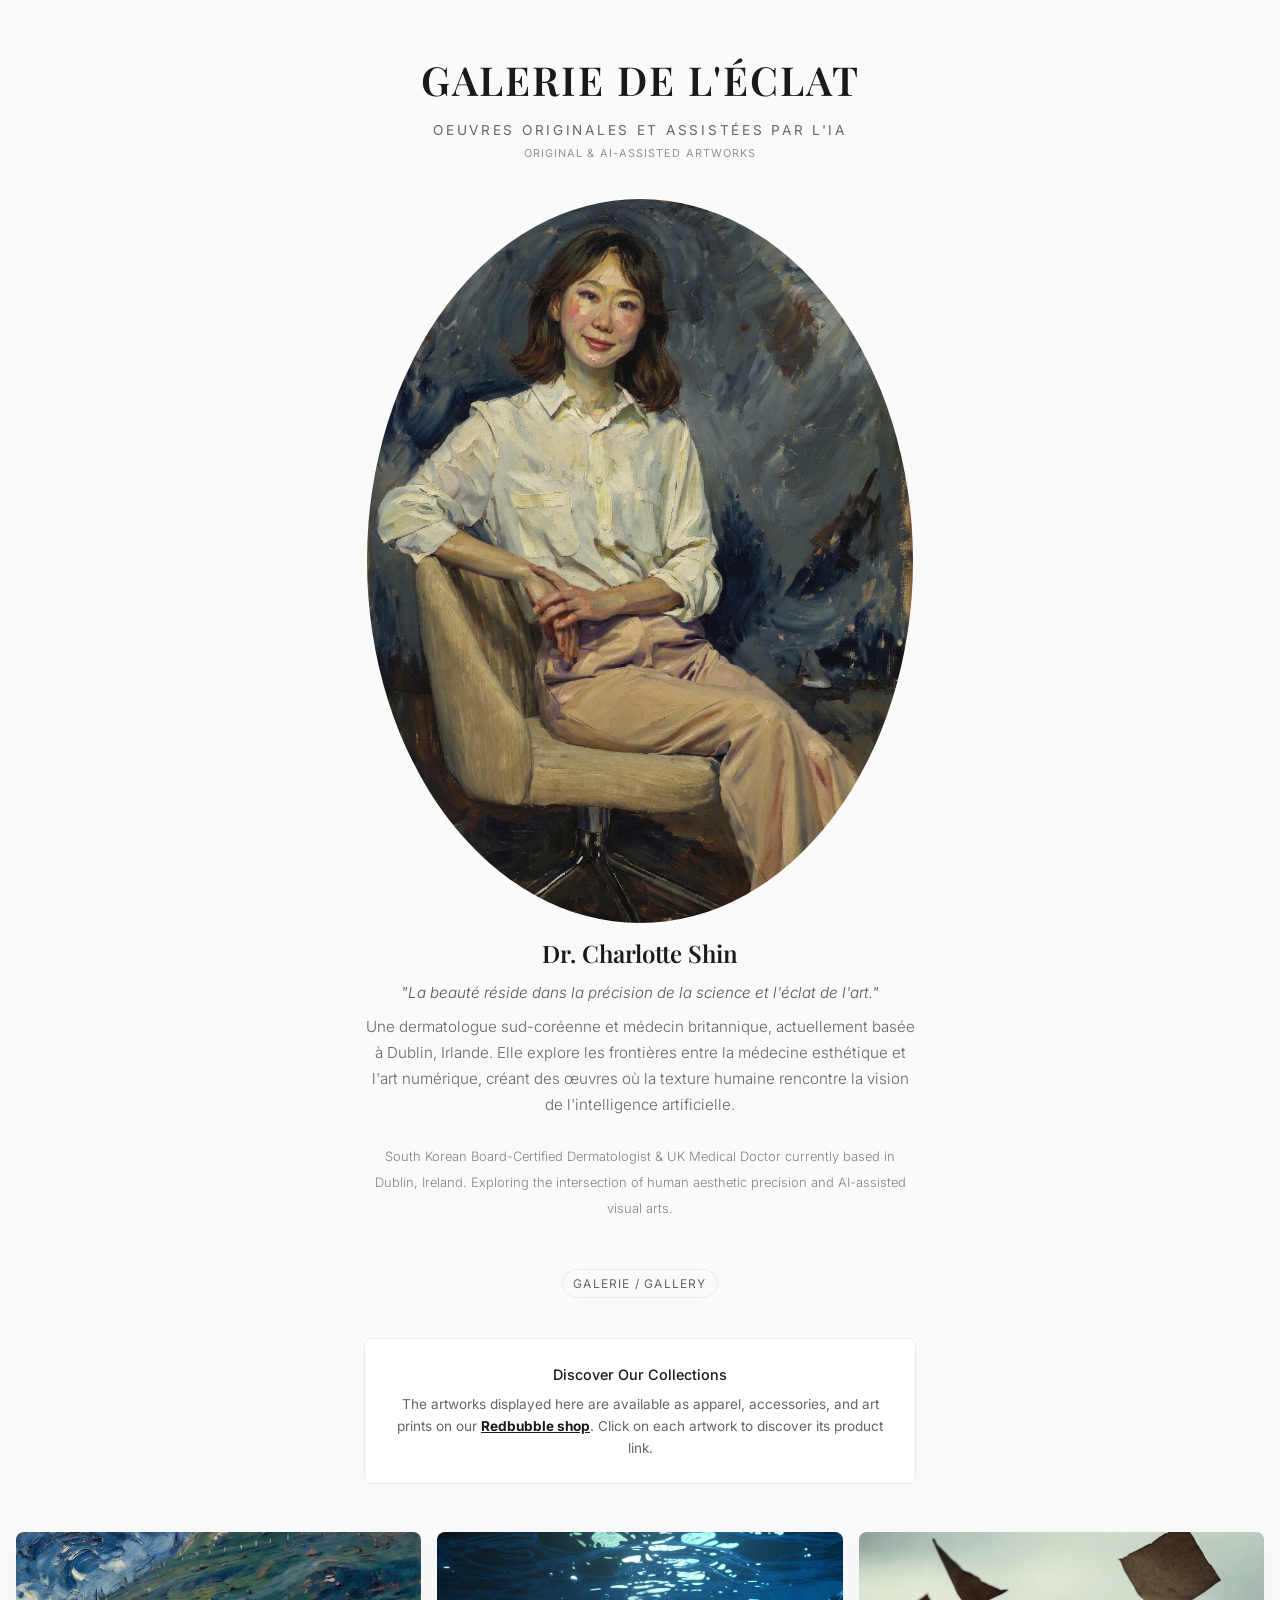
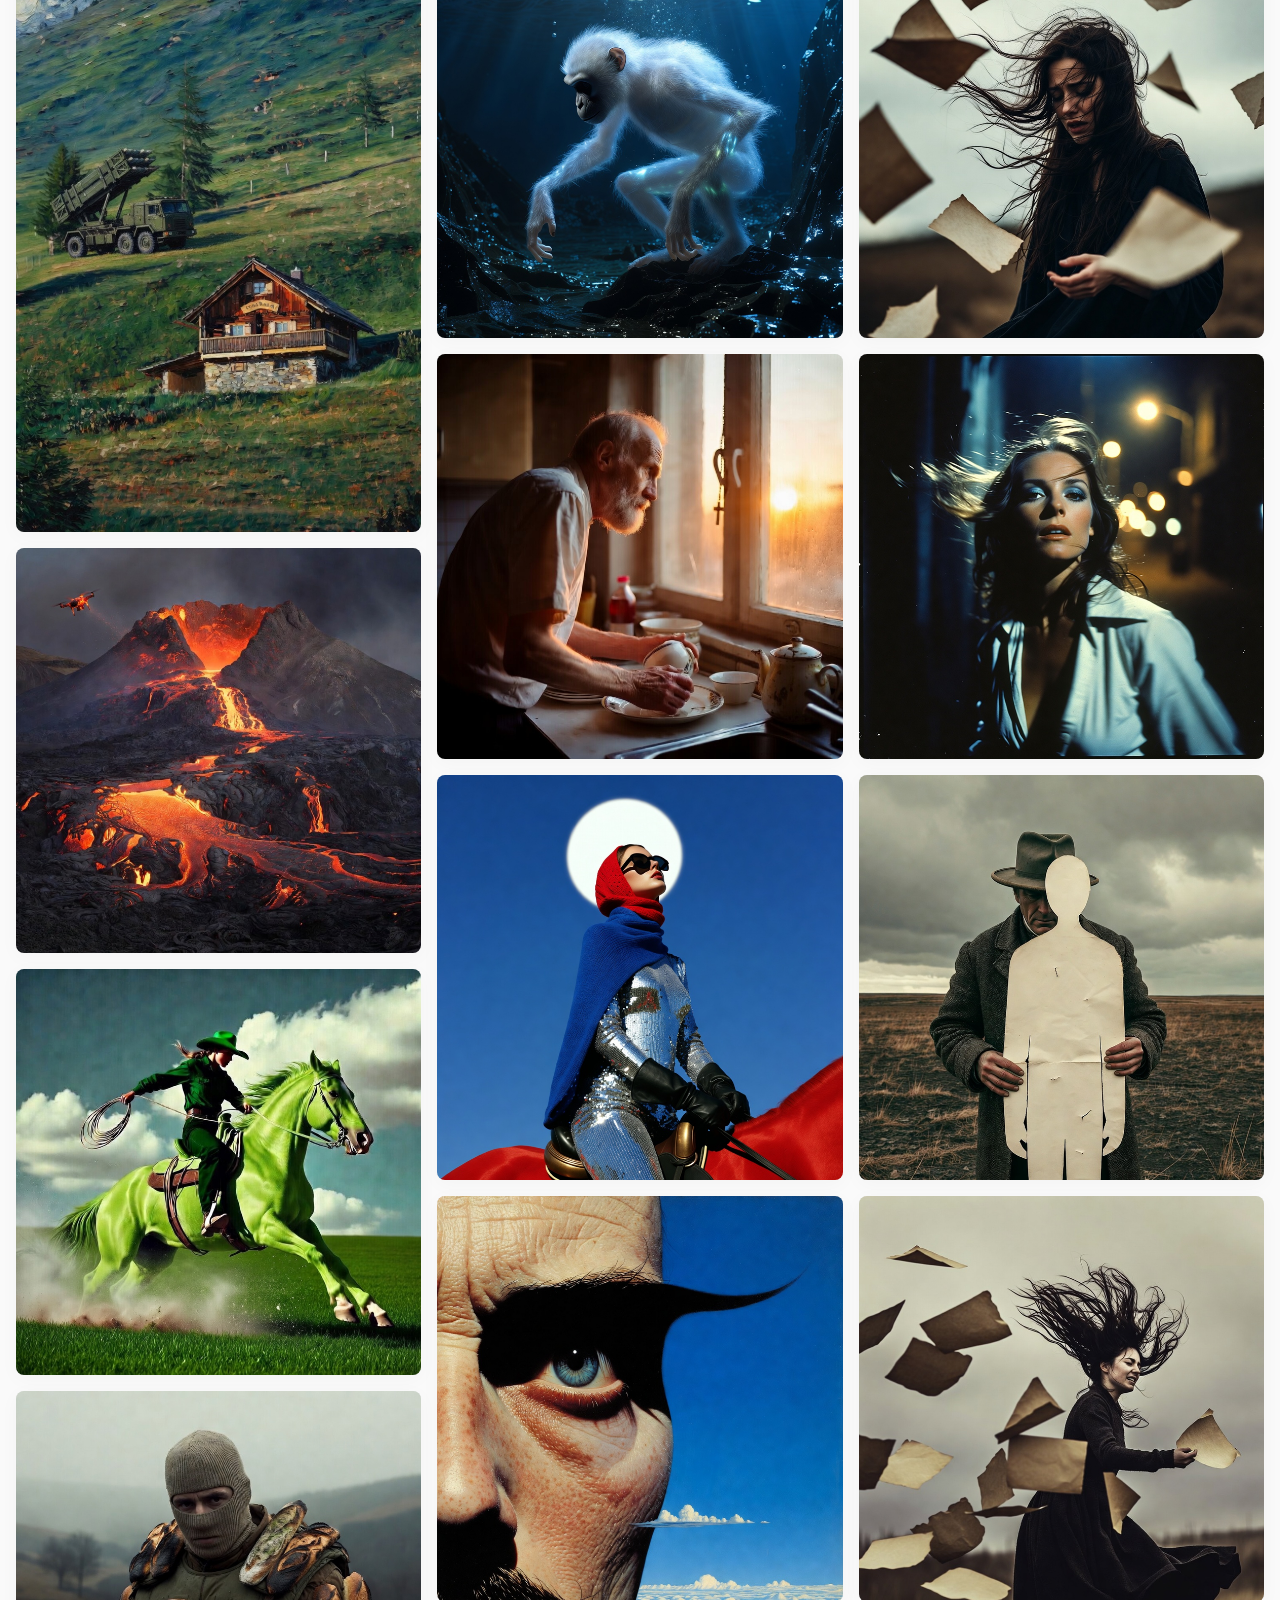
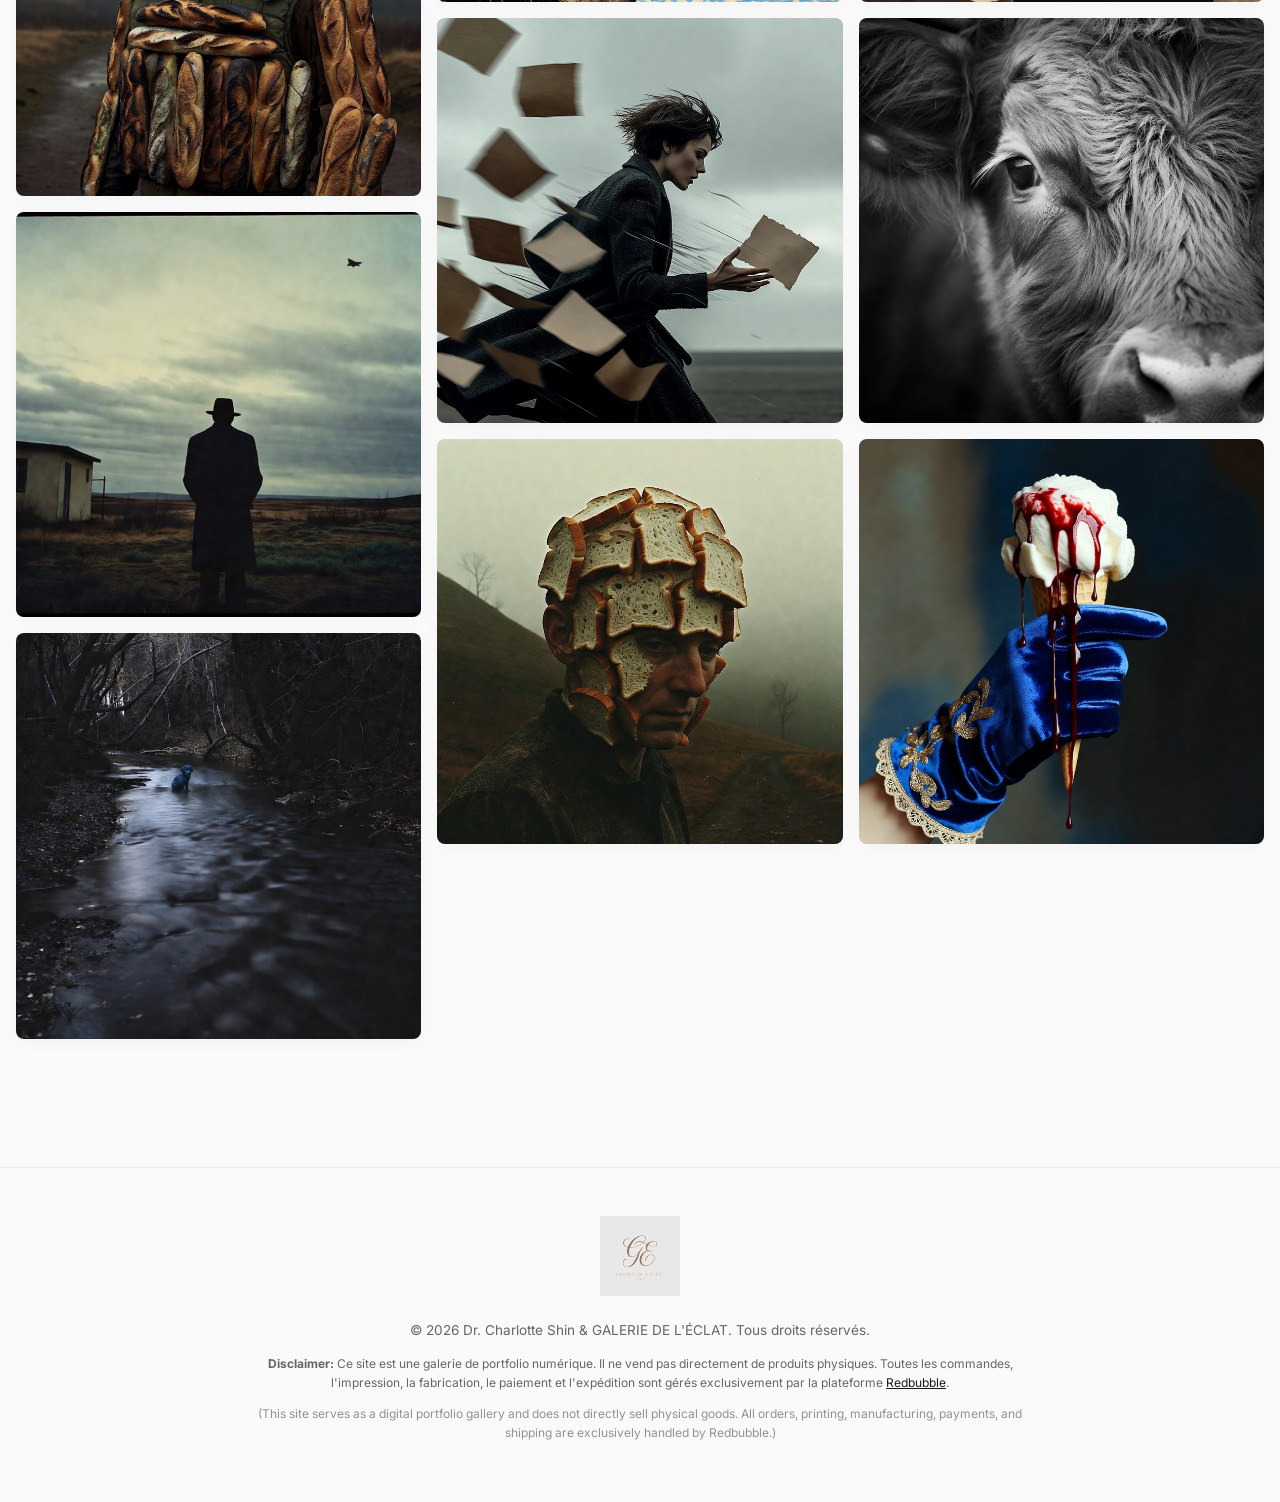
==== index.html @ 99515c92 "Final updates for Web Gallery Showroom" ====
<!DOCTYPE html>
<html lang="fr" class="antialiased">
<head>
    <meta charset="UTF-8">
    <meta name="viewport" content="width=device-width, initial-scale=1.0">
    <title>GALERIE DE L'ÉCLAT | The Glow Gallery</title>
    <link rel="stylesheet" href="style.css">
</head>
<body>

    <!-- Header Section -->
    <header>
        <h1 class="brand-title">GALERIE DE L'ÉCLAT</h1>
        <p class="brand-subtitle">Oeuvres Originales et Assistées par l'IA<br><span style="font-size: 0.8em; letter-spacing: 0.1em; opacity: 0.7;">Original & AI-Assisted Artworks</span></p>
    </header>

    <!-- Artist Profile Section -->
    <section class="profile-section">
        <div class="profile-image-container">
            <!-- Uses the pre-generated StoreAvatar -->
            <img src="charlotte_shin.png" alt="Dr. Charlotte Shin" id="author-avatar" class="profile-avatar" style="cursor: pointer;" onerror="this.src='https://via.placeholder.com/150/222222/ffffff?text=Charlotte'">
        </div>
        <h2 class="profile-name">Dr. Charlotte Shin</h2>
        <p class="profile-bio" style="font-style: italic; margin-bottom: 0.5rem; color: #555;">
            "La beauté réside dans la précision de la science et l'éclat de l'art."
        </p>
        <p class="profile-bio">
            Une dermatologue sud-coréenne et médecin britannique, actuellement basée à Dublin, Irlande. Elle explore les frontières entre la médecine esthétique et l'art numérique, créant des œuvres où la texture humaine rencontre la vision de l'intelligence artificielle.<br><br>
            <span style="font-size: 0.85em; opacity: 0.8;">South Korean Board-Certified Dermatologist & UK Medical Doctor currently based in Dublin, Ireland. Exploring the intersection of human aesthetic precision and AI-assisted visual arts.</span>
        </p>
        <div class="profile-tags">
            <span class="tag">Galerie / Gallery</span>
        </div>
        
        <div class="shop-notice" style="margin-top: 2.5rem; padding: 1.5rem; border: 1px solid var(--border-color); border-radius: 8px; background-color: #fff;">
            <p style="font-family: var(--font-sans); font-size: 0.9rem; color: var(--text-primary); margin-bottom: 0.5rem; font-weight: 500;">
                Discover Our Collections
            </p>
            <p style="font-family: var(--font-sans); font-size: 0.85rem; color: var(--text-secondary); line-height: 1.6;">
                The artworks displayed here are available as apparel, accessories, and art prints on our <strong><a href="https://DrEyeArtist.redbubble.com" target="_blank" rel="noopener noreferrer" style="color: var(--text-primary); text-decoration: underline;">Redbubble shop</a></strong>. Click on each artwork to discover its product link.
            </p>
        </div>
    </section>

    <!-- Masonry Gallery Section -->
    <main class="gallery-container" id="gallery-container">
        <!-- Gallery items injected by script.js -->
    </main>

    <!-- Lightbox Modal for Gallery Artworks -->
    <div id="lightbox-modal" class="modal">
        <span class="modal-close">&times;</span>
        <div class="modal-content-wrapper">
            <div class="modal-image-container">
                <img class="modal-content" id="modal-img">
            </div>
            <div class="modal-details" id="modal-details">
                <h3 id="modal-title"></h3>
                <p id="modal-category" style="font-style: italic; color: #888; font-size: 0.9em; margin-bottom: 0.5rem;"></p>
                <p id="modal-desc"></p>
                <a id="modal-link" href="#" target="_blank" class="redbubble-btn">Get it on Redbubble</a>
            </div>
        </div>
    </div>

    <!-- Author Profile Modal -->
    <div id="author-modal" class="modal">
        <span class="author-modal-close" style="position: absolute; top: 15px; right: 25px; color: #fff; font-size: 35px; font-weight: 300; cursor: pointer; transition: 0.3s; z-index: 1001;">&times;</span>
        <div class="modal-content-wrapper" style="max-width: 900px;">
            <div class="modal-image-container">
                <img class="modal-content" src="charlotte_shin.png" id="author-modal-img">
            </div>
            <div class="modal-details" id="author-modal-details" style="display: flex; flex-direction: column; justify-content: center;">
                <h3 style="font-family: 'Playfair Display', serif; font-size: 2rem; margin-bottom: 0.2rem; color: #fff;">Dr. Charlotte Shin</h3>
                <p style="font-style: italic; color: #aaa; font-size: 0.9em; margin-bottom: 1.5rem; letter-spacing: 1px;">Scientific Precision & Visionary Aesthetics</p>
                <p style="color: #ccc; line-height: 1.6; font-size: 0.95em;">
                    <strong>Curriculum Vitae / Parcours</strong><br><br>
                    Dr. Charlotte Shin est une spécialiste en dermatologie originaire de Corée du Sud et un médecin qualifié au Royaume-Uni. Actuellement résidente à Dublin, en Irlande, elle mène une carrière hybride unique où son expertise clinique sur la structure et la texture de la peau rencontre sa passion pour les arts visuels assistés par l'IA.<br><br>
                    Son œuvre "L'Atelier Antigravity" est une méditation visuelle sur la frontière entre la biologie humaine et les algorithmes génératifs, incarnant l'esthétique d'une science perfectionnée.<br><br>
                    <span style="opacity: 0.8; font-size: 0.9em;">(Dr. Charlotte Shin is a South Korean Board-Certified Dermatologist and a UK Medical Doctor currently based in Dublin. She leads a unique hybrid discipline combining her clinical expertise in skin physiology with her passion for AI-assisted visual arts.)</span>
                </p>
            </div>
        </div>
    </div>

    <!-- Footer / Disclaimer -->
    <footer class="gallery-footer">
        <div class="footer-content">
            <img src="logo.png" alt="Galerie de L'Éclat Logo" class="footer-logo" onerror="this.style.display='none'">
            <p>&copy; 2026 Dr. Charlotte Shin &amp; GALERIE DE L'ÉCLAT. Tous droits réservés.</p>
            <p class="disclaimer">
                <strong>Disclaimer:</strong> Ce site est une galerie de portfolio numérique. Il ne vend pas directement de produits physiques. Toutes les commandes, l'impression, la fabrication, le paiement et l'expédition sont gérés exclusivement par la plateforme <a href="https://www.redbubble.com" target="_blank" rel="noopener noreferrer">Redbubble</a>.
            </p>
            <p class="disclaimer" style="opacity: 0.7;">
                (This site serves as a digital portfolio gallery and does not directly sell physical goods. All orders, printing, manufacturing, payments, and shipping are exclusively handled by Redbubble.)
            </p>
        </div>
    </footer>

    <script src="gallery_data.js"></script>
    <script src="script.js"></script>
</body>
</html>
---- style.css ----
@import url('https://fonts.googleapis.com/css2?family=Inter:wght@300;400;500;600&family=Playfair+Display:ital,wght@0,400;0,600;0,700;1,400&display=swap');

:root {
  --bg-color: #fafafa;
  --text-primary: #1a1a1a;
  --text-secondary: #666666;
  --border-color: #eaeaea;
  --accent-color: #d4af37; /* Subtle gold for premium feel */
  --font-serif: 'Playfair Display', serif;
  --font-sans: 'Inter', -apple-system, BlinkMacSystemFont, sans-serif;
  --spacing-unit: 8px;
  --transition-smooth: all 0.4s cubic-bezier(0.16, 1, 0.3, 1);
}

* {
  box-sizing: border-box;
  margin: 0;
  padding: 0;
}

body {
  font-family: var(--font-sans);
  background-color: var(--bg-color);
  color: var(--text-primary);
  line-height: 1.6;
  -webkit-font-smoothing: antialiased;
}

/* Header & Navigation */
header {
  padding: calc(var(--spacing-unit) * 6) calc(var(--spacing-unit) * 4) calc(var(--spacing-unit) * 4);
  text-align: center;
  position: relative;
  background: linear-gradient(to bottom, rgba(250,250,250,1) 80%, rgba(250,250,250,0));
  z-index: 10;
}

.brand-title {
  font-family: var(--font-serif);
  font-size: 2.5rem;
  font-weight: 600;
  letter-spacing: 0.05em;
  margin-bottom: calc(var(--spacing-unit) * 1);
  color: var(--text-primary);
}

.brand-subtitle {
  font-family: var(--font-sans);
  font-size: 0.85rem;
  letter-spacing: 0.2em;
  text-transform: uppercase;
  color: var(--text-secondary);
  font-weight: 400;
}

.profile-section {
  max-width: 600px;
  margin: 0 auto calc(var(--spacing-unit) * 6);
  padding: 0 calc(var(--spacing-unit) * 3);
  text-align: center;
}

.profile-avatar-container {
  width: 120px;
  height: 120px;
  margin: 0 auto calc(var(--spacing-unit) * 3);
  border-radius: 50%;
  padding: 3px;
  background: linear-gradient(45deg, #f09433 0%, #e6683c 25%, #dc2743 50%, #cc2366 75%, #bc1888 100%); 
  /* Instagram style gradient border effect */
}

.profile-avatar {
  width: 100%;
  height: 100%;
  border-radius: 50%;
  object-fit: cover;
  border: 3px solid var(--bg-color);
  background-color: var(--bg-color);
}

.profile-name {
  font-family: var(--font-serif);
  font-size: 1.5rem;
  font-weight: 600;
  margin-bottom: calc(var(--spacing-unit) * 1);
}

.profile-bio {
  font-family: var(--font-sans);
  font-size: 0.95rem;
  color: var(--text-secondary);
  font-weight: 300;
  line-height: 1.7;
}

.profile-tags {
  margin-top: calc(var(--spacing-unit) * 6);
  display: flex;
  justify-content: center;
  gap: calc(var(--spacing-unit) * 1.5);
  flex-wrap: wrap;
}

.tag {
  font-size: 0.75rem;
  text-transform: uppercase;
  letter-spacing: 0.1em;
  color: var(--text-secondary);
  background: transparent;
  padding: 4px 10px;
  border: 1px solid var(--border-color);
  border-radius: 20px;
}

/* Masonry Gallery Grid */
.gallery-container {
  max-width: 1400px;
  margin: 0 auto;
  padding: 0 calc(var(--spacing-unit) * 2) calc(var(--spacing-unit) * 10);
  column-count: 3;
  column-gap: calc(var(--spacing-unit) * 2);
}

.gallery-item {
  break-inside: avoid;
  margin-bottom: calc(var(--spacing-unit) * 2);
  position: relative;
  overflow: hidden;
  border-radius: 8px; /* Slight rounding for modern feel */
  cursor: pointer;
  background-color: var(--border-color); /* placeholder color before load */
  box-shadow: 0 4px 20px rgba(0,0,0,0.03);
  transform: translateY(0);
  transition: var(--transition-smooth);
}

.gallery-item img {
  width: 100%;
  height: auto;
  display: block;
  transition: var(--transition-smooth);
  object-fit: cover;
}

/* Hover Effects */
.gallery-item:hover {
  transform: translateY(-4px);
  box-shadow: 0 12px 30px rgba(0,0,0,0.1);
}

.gallery-item:hover img {
  transform: scale(1.03);
}

.gallery-overlay {
  position: absolute;
  top: 0; left: 0; right: 0; bottom: 0;
  background: linear-gradient(to top, rgba(0,0,0,0.6) 0%, rgba(0,0,0,0) 50%);
  opacity: 0;
  transition: var(--transition-smooth);
  display: flex;
  flex-direction: column;
  justify-content: flex-end;
  padding: calc(var(--spacing-unit) * 3);
  color: white;
}

.gallery-item:hover .gallery-overlay {
  opacity: 1;
}

.item-title {
  font-family: var(--font-serif);
  font-size: 1.25rem;
  margin-bottom: 4px;
}

.item-desc {
  font-family: var(--font-sans);
  font-size: 0.8rem;
  font-weight: 300;
  opacity: 0.9;
}

/* Lightbox / Modal */
.modal {
  position: fixed;
  top: 0; left: 0; width: 100%; height: 100%;
  background: rgba(250, 250, 250, 0.95);
  backdrop-filter: blur(10px);
  z-index: 1000;
  display: none;
  opacity: 0;
  transition: opacity 0.3s ease;
  overflow-y: auto;
  align-items: center;
  justify-content: center;
}

.modal.active {
  display: flex;
  opacity: 1;
}

.modal-close {
  position: fixed;
  top: 30px;
  right: 40px;
  background: none;
  border: none;
  font-size: 2rem;
  color: var(--text-primary);
  cursor: pointer;
  z-index: 1001;
  transition: transform 0.3s ease;
}

.modal-close:hover {
  transform: scale(1.1);
}

.modal-content {
  display: flex;
  flex-direction: column;
  background: white;
  border-radius: 12px;
  overflow: hidden;
  box-shadow: 0 20px 60px rgba(0,0,0,0.08);
  max-width: 900px;
  width: 90%;
  margin: auto;
  transform: translateY(20px);
  transition: transform 0.4s cubic-bezier(0.16, 1, 0.3, 1);
}

.modal.active .modal-content {
  transform: translateY(0);
}

@media (min-width: 768px) {
  .modal-content {
    flex-direction: row;
    max-height: 80vh;
  }
}

.modal-image-container {
  flex: 1.5;
  background: #f5f5f5;
  display: flex;
  align-items: center;
  justify-content: center;
  overflow: hidden;
  position: relative;
  min-height: 300px; /* Ensure container has height */
}

.modal-image-container img {
  width: 100%;
  height: 100%;
  object-fit: cover;
}

.modal-details {
  flex: 1;
  padding: calc(var(--spacing-unit) * 5);
  display: flex;
  flex-direction: column;
  justify-content: center;
  background: white;
}

.modal-title {
  font-family: var(--font-serif);
  font-size: 2.2rem;
  font-style: italic;
  font-weight: 500;
  color: var(--text-primary);
  margin-bottom: calc(var(--spacing-unit) * 1);
  line-height: 1.2;
}

.modal-category {
  font-family: var(--font-sans);
  font-size: 0.75rem;
  text-transform: uppercase;
  letter-spacing: 0.15em;
  color: #888;
  margin-bottom: calc(var(--spacing-unit) * 1.5);
  font-weight: 500;
}

.modal-description {
  font-family: var(--font-serif);
  font-size: 1.05rem;
  color: #444;
  line-height: 1.8;
  margin-bottom: calc(var(--spacing-unit) * 4);
}

.rb-btn {
  display: inline-block;
  background-color: var(--text-primary);
  color: white;
  text-decoration: none;
  padding: 14px 28px;
  font-family: var(--font-sans);
  font-size: 0.9rem;
  font-weight: 500;
  letter-spacing: 0.05em;
  border-radius: 30px;
  text-align: center;
  transition: var(--transition-smooth);
  border: 1px solid var(--text-primary);
}

.rb-btn:hover {
  background-color: white;
  color: var(--text-primary);
  box-shadow: 0 4px 15px rgba(0,0,0,0.1);
}

/* Footer / Disclaimer */
.gallery-footer {
  text-align: center;
  padding: calc(var(--spacing-unit) * 6) calc(var(--spacing-unit) * 3);
  background-color: var(--bg-color);
  border-top: 1px solid var(--border-color);
  margin-top: calc(var(--spacing-unit) * 6);
}

.footer-logo {
  max-width: 80px;
  height: auto;
  margin: 0 auto calc(var(--spacing-unit) * 3);
  display: block;
  opacity: 0.85;
  filter: sepia(0.35) hue-rotate(-15deg) contrast(1.15) brightness(0.9);
}

.footer-content {
  max-width: 800px;
  margin: 0 auto;
}

.gallery-footer p {
  font-family: var(--font-sans);
  font-size: 0.85rem;
  color: var(--text-secondary);
  margin-bottom: calc(var(--spacing-unit) * 1.5);
}

.gallery-footer .disclaimer {
  font-size: 0.75rem;
  line-height: 1.6;
}

.gallery-footer a {
  color: var(--text-primary);
  text-decoration: underline;
  transition: opacity 0.3s;
}

.gallery-footer a:hover {
  opacity: 0.7;
}

/* Responsive adjustments */
@media (max-width: 1024px) {
  .gallery-container { column-count: 2; }
}

@media (max-width: 768px) {
  .brand-title { font-size: 2rem; }
  .profile-name { font-size: 1.3rem; }
  .gallery-container { 
    column-count: 2; 
    gap: calc(var(--spacing-unit) * 1.5); 
    padding: 0 calc(var(--spacing-unit) * 1.5) calc(var(--spacing-unit) * 8);
  }
  .modal-close { top: 15px; right: 15px; font-size: 1.5rem; background: rgba(255,255,255,0.7); border-radius: 50%; width: 36px; height: 36px; display: flex; align-items: center; justify-content: center; }
  .author-modal-close { top: 15px !important; right: 15px !important; font-size: 28px !important; }
}

@media (max-width: 600px) {
  .gallery-container { column-count: 1; display: flex; flex-direction: column; }
  .gallery-item { margin-bottom: calc(var(--spacing-unit) * 2.5); width: 100%; }
  
  .modal-content { 
    max-height: 90vh; 
    flex-direction: column; 
    width: 92%; 
    overflow-y: auto; 
    -webkit-overflow-scrolling: touch; 
  }
  
  .modal-image-container { 
    min-height: 35vh; 
    max-height: 45vh; 
    flex: none; 
    position: relative;
  }
  
  .modal-details { 
    padding: calc(var(--spacing-unit) * 3); 
    flex: none; 
  }
  
  .modal-title { font-size: 1.5rem; }
  .modal-description { font-size: 0.95rem; margin-bottom: calc(var(--spacing-unit) * 3); }
  .rb-btn { padding: 12px 20px; font-size: 0.85rem; width: 100%; }
}
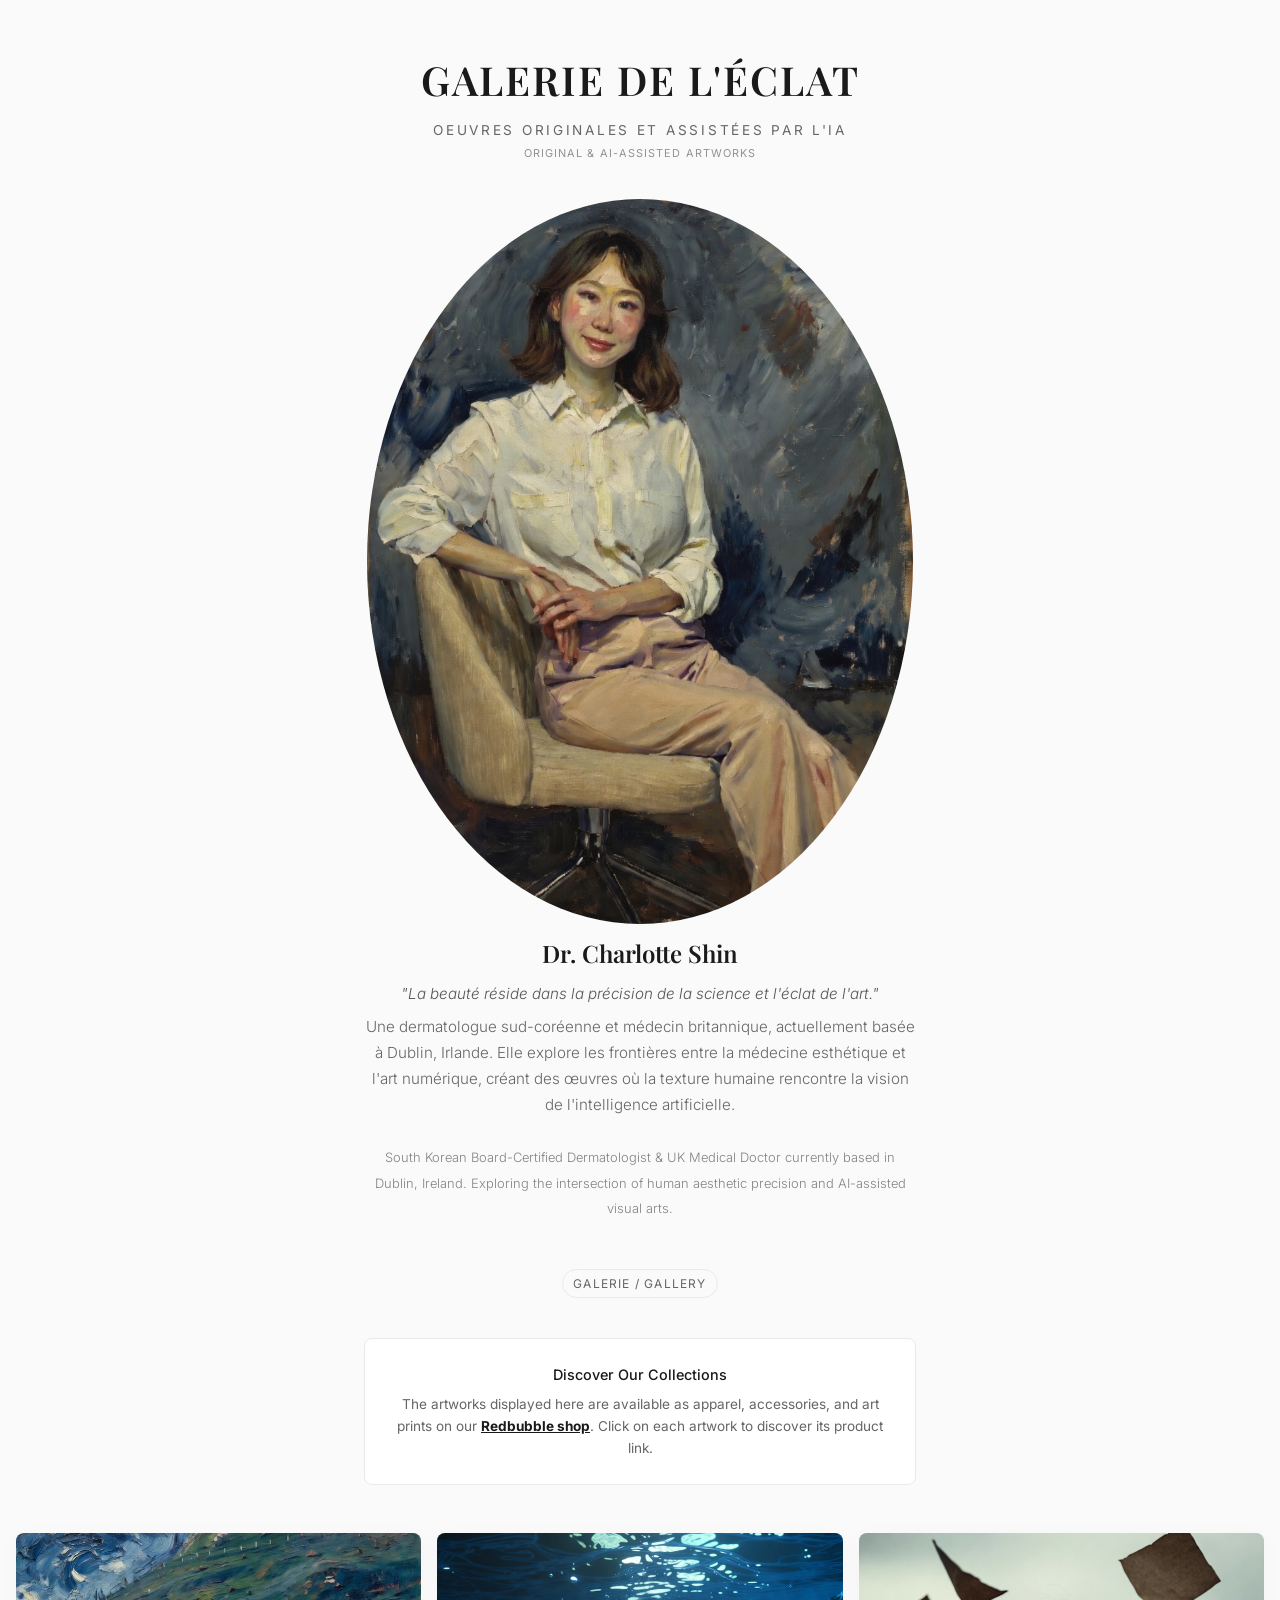
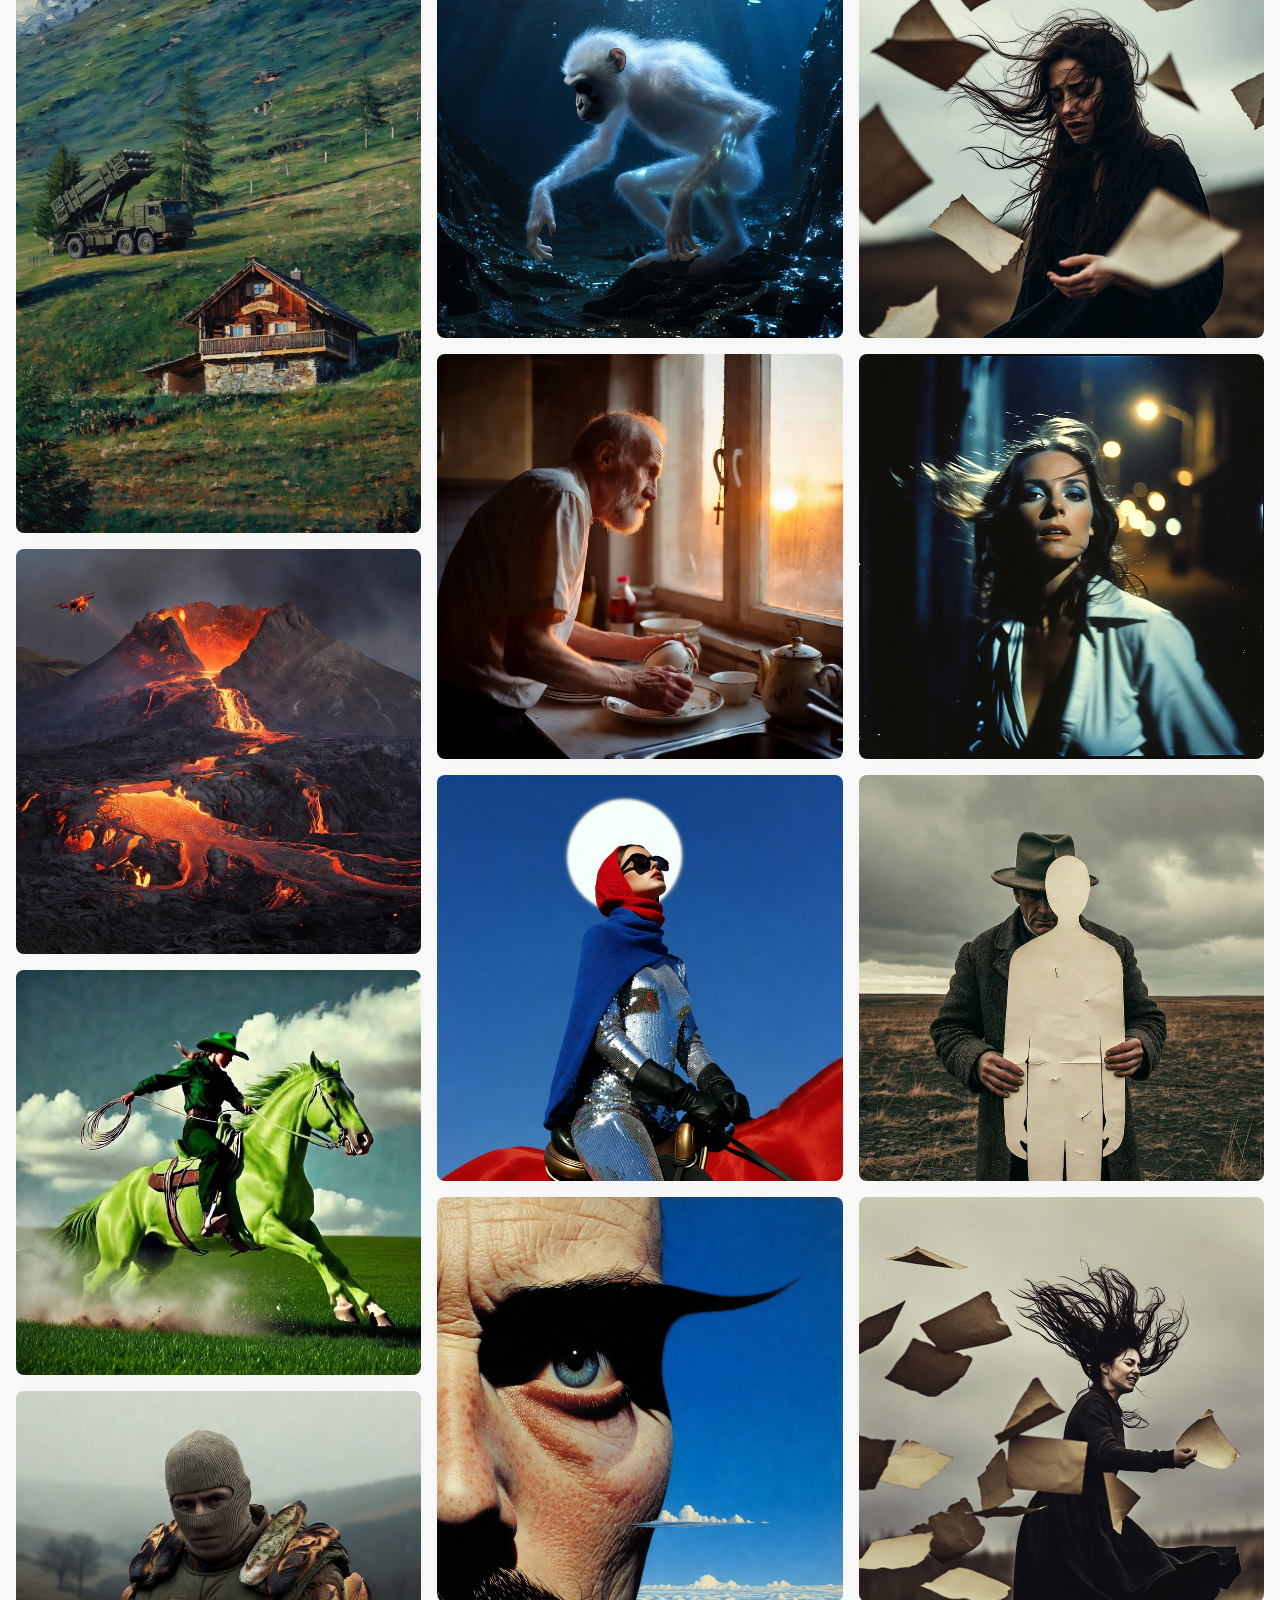
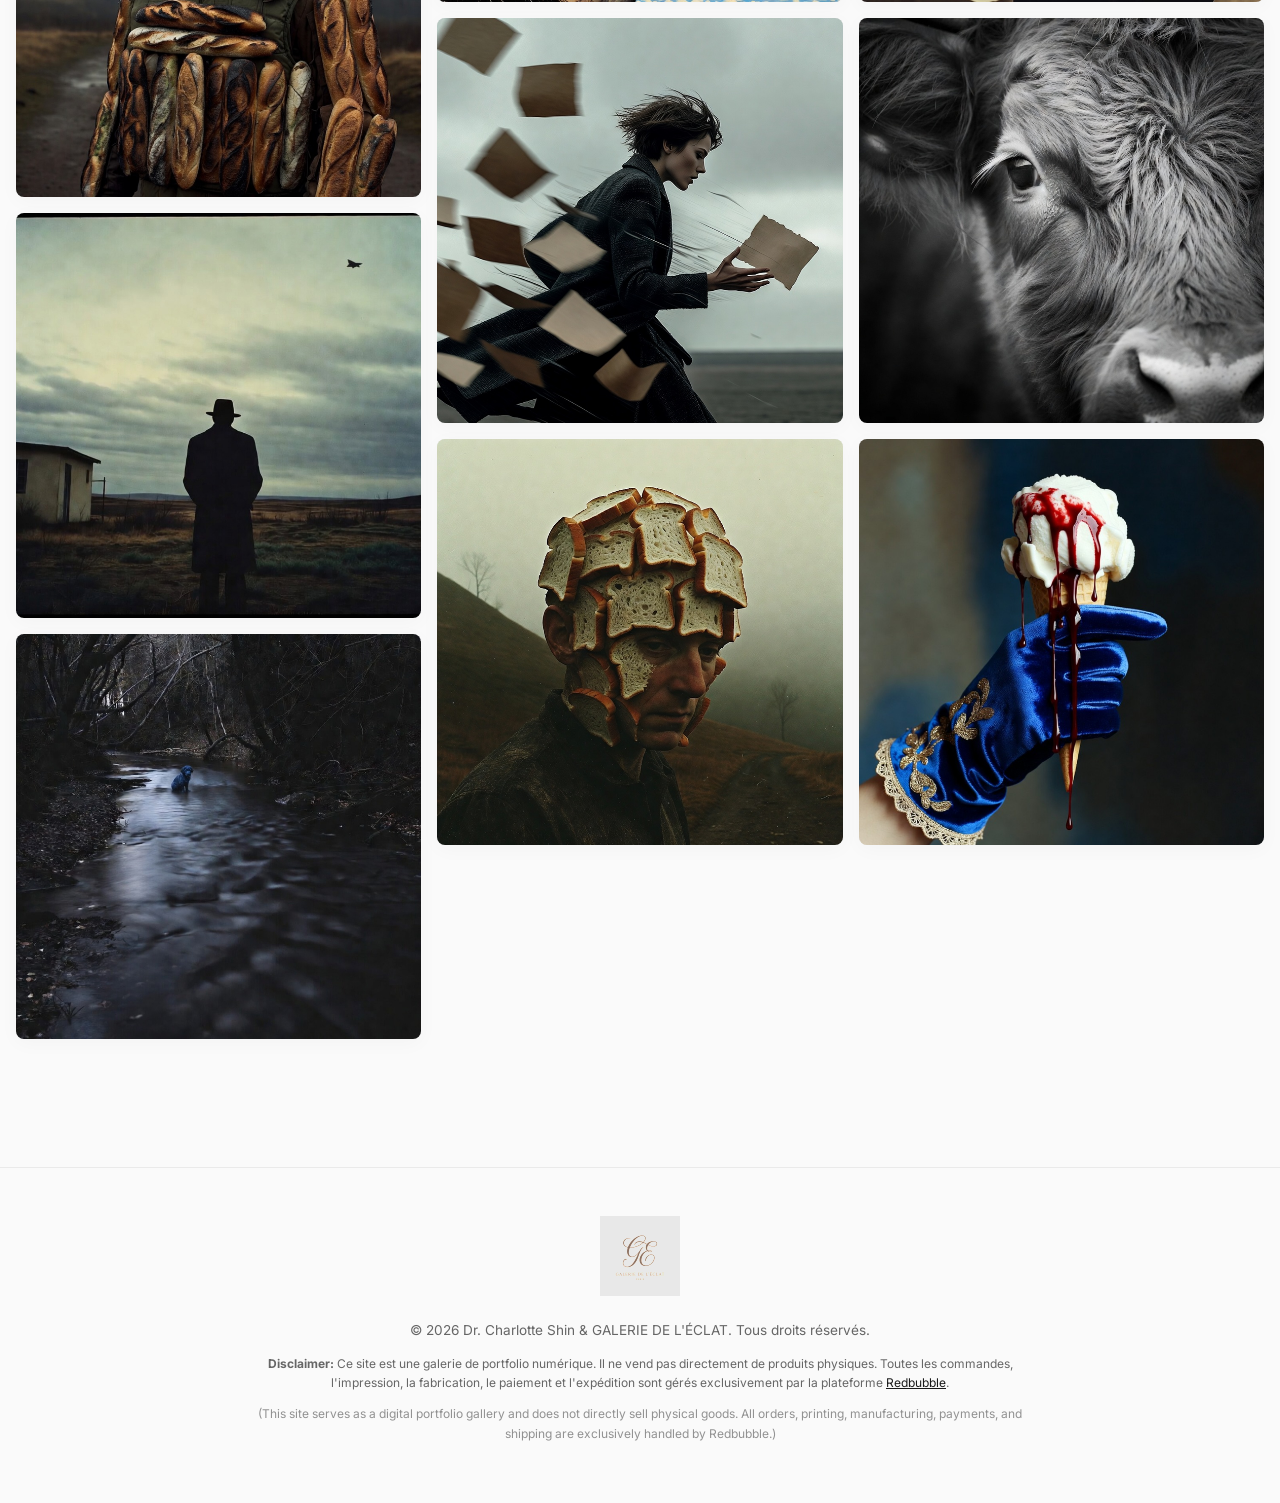
==== commit f20761fb: "Fix modal CSS layout bug & Update author profile picture" ====
--- a/index.html
+++ b/index.html
@@ -17,8 +17,8 @@
     <!-- Artist Profile Section -->
     <section class="profile-section">
         <div class="profile-image-container">
-            <!-- Uses the pre-generated StoreAvatar -->
-            <img src="charlotte_shin.png" alt="Dr. Charlotte Shin" id="author-avatar" class="profile-avatar" style="cursor: pointer;" onerror="this.src='https://via.placeholder.com/150/222222/ffffff?text=Charlotte'">
+            <!-- Uses the recently updated Author Avatar -->
+            <img src="charlotte_shin.jpg" alt="Dr. Charlotte Shin" id="author-avatar" class="profile-avatar" style="cursor: pointer;" onerror="this.src='https://via.placeholder.com/150/222222/ffffff?text=Charlotte'">
         </div>
         <h2 class="profile-name">Dr. Charlotte Shin</h2>
         <p class="profile-bio" style="font-style: italic; margin-bottom: 0.5rem; color: #555;">
@@ -50,9 +50,9 @@
     <!-- Lightbox Modal for Gallery Artworks -->
     <div id="lightbox-modal" class="modal">
         <span class="modal-close">&times;</span>
-        <div class="modal-content-wrapper">
+        <div class="modal-content">
             <div class="modal-image-container">
-                <img class="modal-content" id="modal-img">
+                <img id="modal-img">
             </div>
             <div class="modal-details" id="modal-details">
                 <h3 id="modal-title"></h3>
@@ -66,9 +66,9 @@
     <!-- Author Profile Modal -->
     <div id="author-modal" class="modal">
         <span class="author-modal-close" style="position: absolute; top: 15px; right: 25px; color: #fff; font-size: 35px; font-weight: 300; cursor: pointer; transition: 0.3s; z-index: 1001;">&times;</span>
-        <div class="modal-content-wrapper" style="max-width: 900px;">
+        <div class="modal-content" style="max-width: 900px;">
             <div class="modal-image-container">
-                <img class="modal-content" src="charlotte_shin.png" id="author-modal-img">
+                <img src="charlotte_shin.jpg" id="author-modal-img">
             </div>
             <div class="modal-details" id="author-modal-details" style="display: flex; flex-direction: column; justify-content: center;">
                 <h3 style="font-family: 'Playfair Display', serif; font-size: 2rem; margin-bottom: 0.2rem; color: #fff;">Dr. Charlotte Shin</h3>
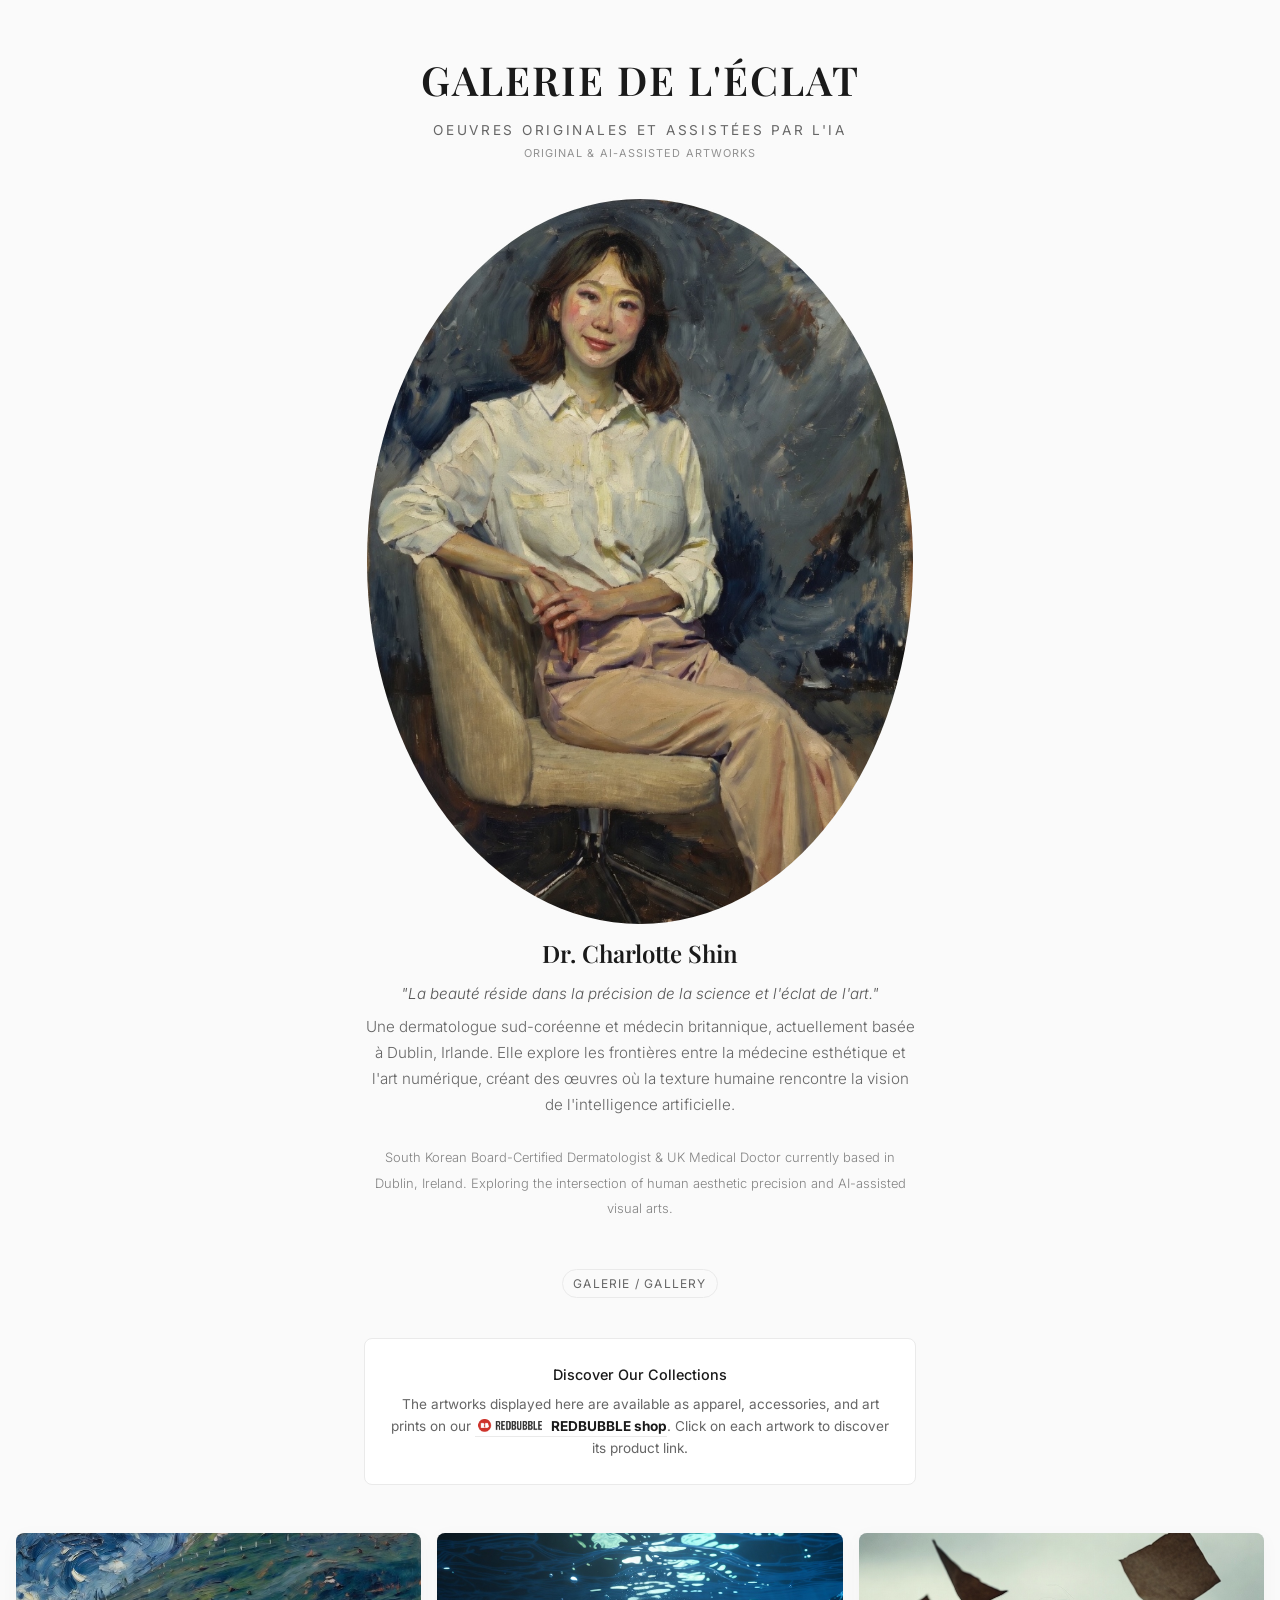
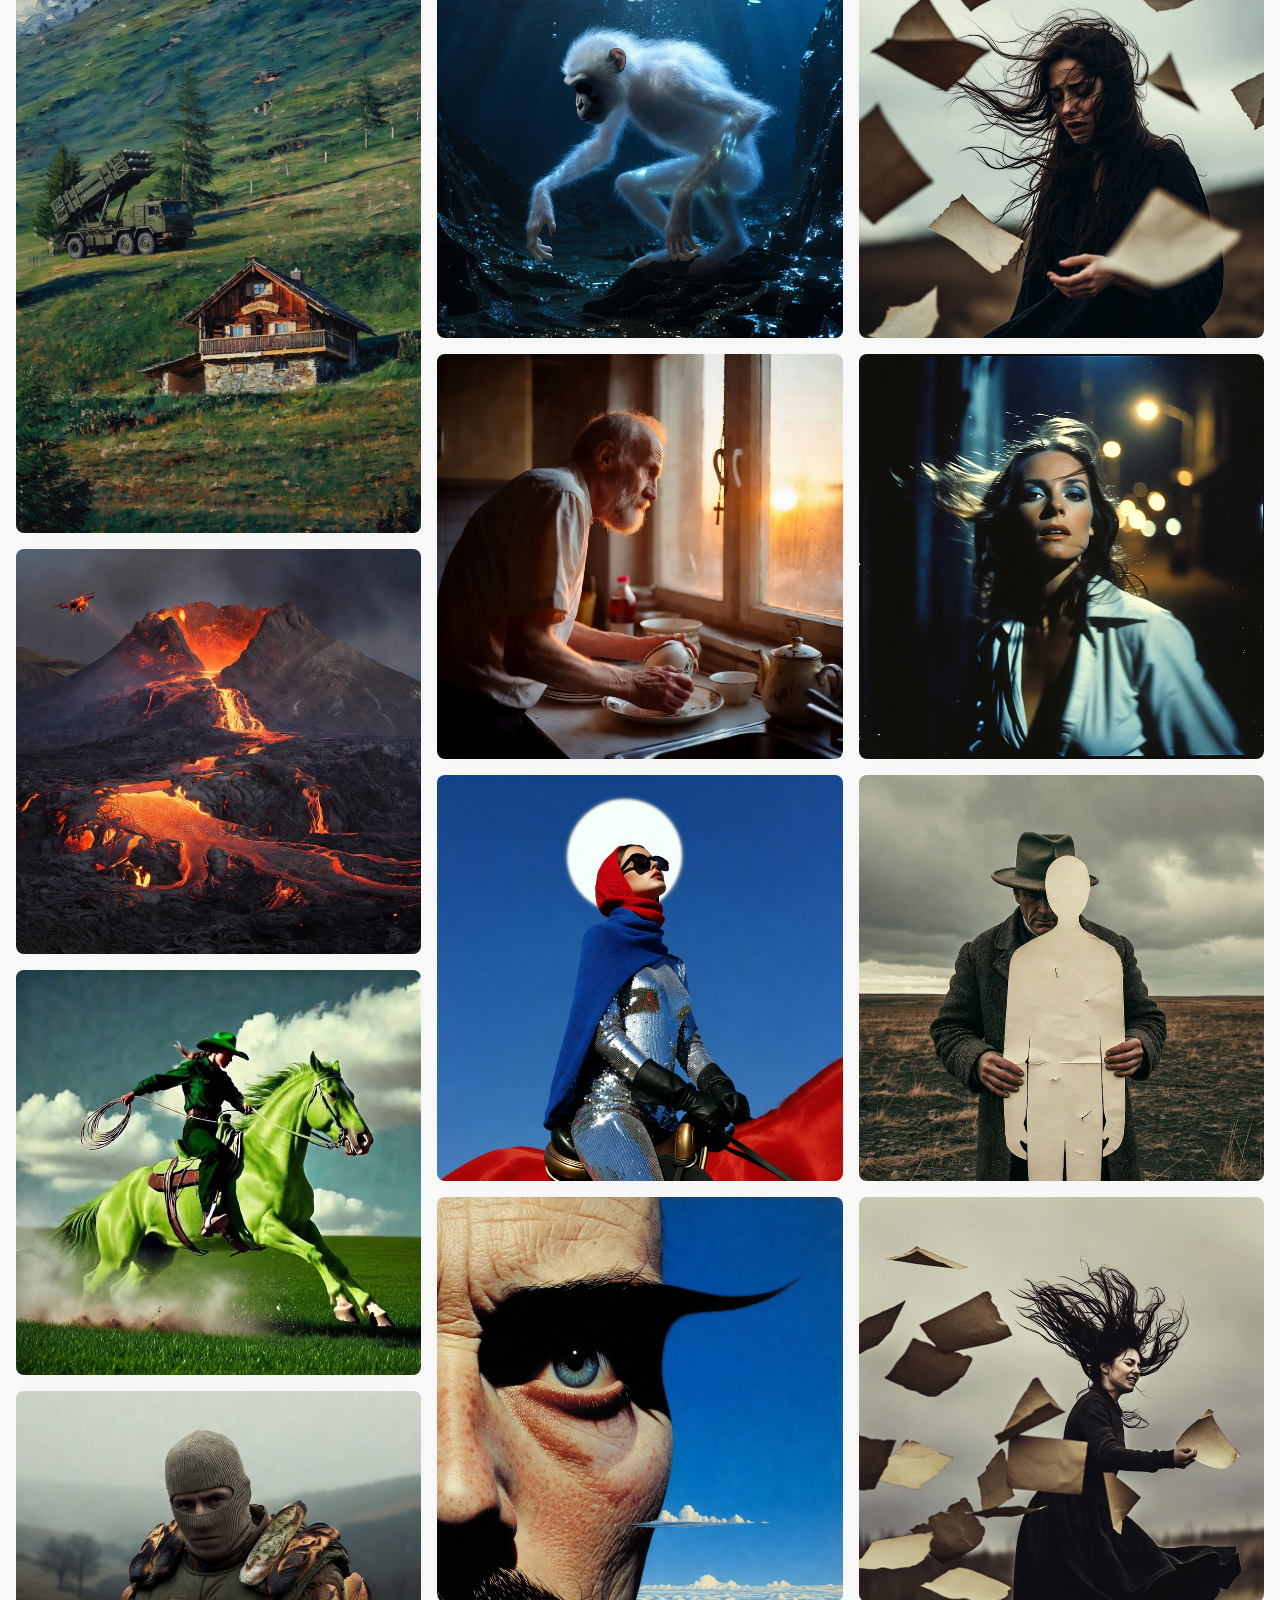
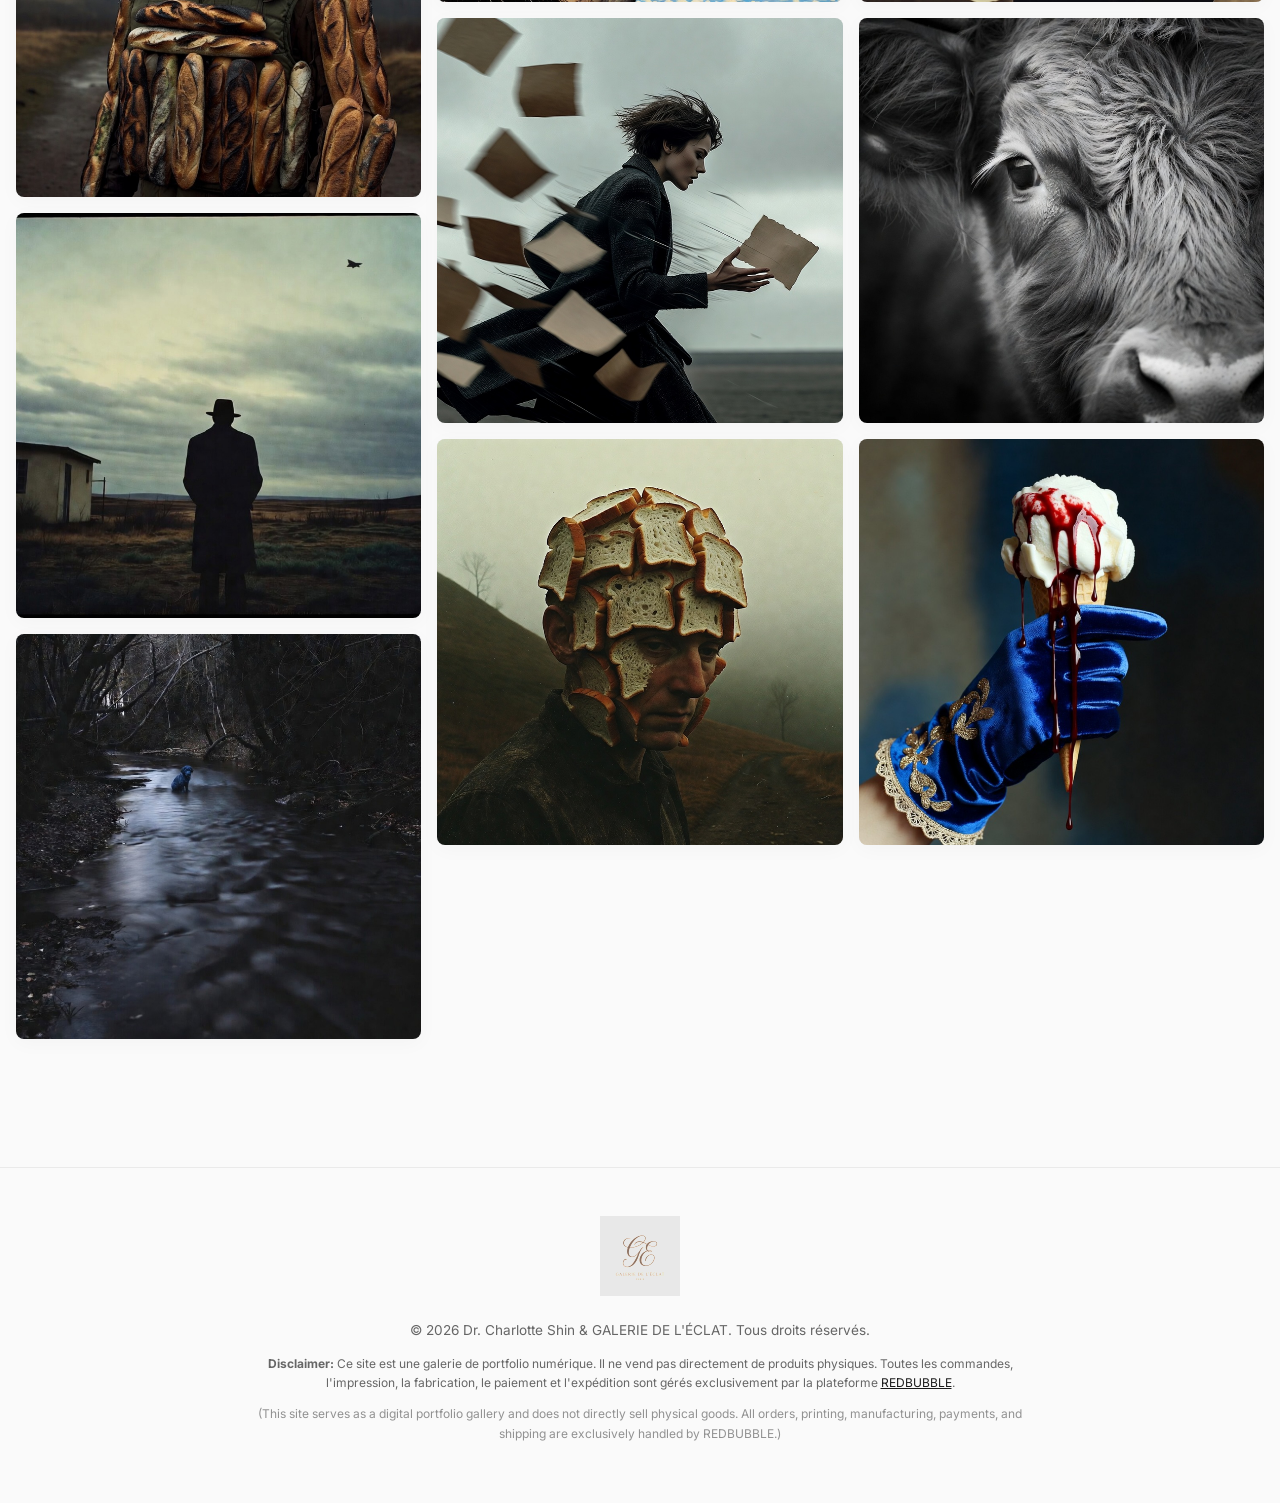
==== commit 445a2717: "Update profile picture to force cache clear, capitalize REDBUBBLE and add logos" ====
--- a/index.html
+++ b/index.html
@@ -18,7 +18,7 @@
     <section class="profile-section">
         <div class="profile-image-container">
             <!-- Uses the recently updated Author Avatar -->
-            <img src="charlotte_shin.jpg" alt="Dr. Charlotte Shin" id="author-avatar" class="profile-avatar" style="cursor: pointer;" onerror="this.src='https://via.placeholder.com/150/222222/ffffff?text=Charlotte'">
+            <img src="author_profile_v2.jpg" alt="Dr. Charlotte Shin" id="author-avatar" class="profile-avatar" style="cursor: pointer;" onerror="this.src='https://via.placeholder.com/150/222222/ffffff?text=Charlotte'">
         </div>
         <h2 class="profile-name">Dr. Charlotte Shin</h2>
         <p class="profile-bio" style="font-style: italic; margin-bottom: 0.5rem; color: #555;">
@@ -37,7 +37,7 @@
                 Discover Our Collections
             </p>
             <p style="font-family: var(--font-sans); font-size: 0.85rem; color: var(--text-secondary); line-height: 1.6;">
-                The artworks displayed here are available as apparel, accessories, and art prints on our <strong><a href="https://DrEyeArtist.redbubble.com" target="_blank" rel="noopener noreferrer" style="color: var(--text-primary); text-decoration: underline;">Redbubble shop</a></strong>. Click on each artwork to discover its product link.
+                The artworks displayed here are available as apparel, accessories, and art prints on our <strong><a href="https://DrEyeArtist.redbubble.com" target="_blank" rel="noopener noreferrer" style="color: var(--text-primary); text-decoration: none; border-bottom: 1px solid var(--border-color); padding-bottom: 2px;"><img src="logo_redbubble.png" alt="REDBUBBLE" style="height: 1.25em; vertical-align: text-bottom; margin-right: 4px; border-radius: 4px;">REDBUBBLE shop</a></strong>. Click on each artwork to discover its product link.
             </p>
         </div>
     </section>
@@ -58,7 +58,7 @@
                 <h3 id="modal-title"></h3>
                 <p id="modal-category" style="font-style: italic; color: #888; font-size: 0.9em; margin-bottom: 0.5rem;"></p>
                 <p id="modal-desc"></p>
-                <a id="modal-link" href="#" target="_blank" class="redbubble-btn">Get it on Redbubble</a>
+                <a id="modal-link" href="#" target="_blank" class="rb-btn" style="display: inline-flex; align-items: center; justify-content: center; gap: 8px; margin-top: auto; align-self: flex-start;"><img src="logo_redbubble.png" alt="REDBUBBLE Icon" style="height: 18px; border-radius: 4px;">GET IT ON REDBUBBLE</a>
             </div>
         </div>
     </div>
@@ -68,7 +68,7 @@
         <span class="author-modal-close" style="position: absolute; top: 15px; right: 25px; color: #fff; font-size: 35px; font-weight: 300; cursor: pointer; transition: 0.3s; z-index: 1001;">&times;</span>
         <div class="modal-content" style="max-width: 900px;">
             <div class="modal-image-container">
-                <img src="charlotte_shin.jpg" id="author-modal-img">
+                <img src="author_profile_v2.jpg" id="author-modal-img">
             </div>
             <div class="modal-details" id="author-modal-details" style="display: flex; flex-direction: column; justify-content: center;">
                 <h3 style="font-family: 'Playfair Display', serif; font-size: 2rem; margin-bottom: 0.2rem; color: #fff;">Dr. Charlotte Shin</h3>
@@ -89,10 +89,10 @@
             <img src="logo.png" alt="Galerie de L'Éclat Logo" class="footer-logo" onerror="this.style.display='none'">
             <p>&copy; 2026 Dr. Charlotte Shin &amp; GALERIE DE L'ÉCLAT. Tous droits réservés.</p>
             <p class="disclaimer">
-                <strong>Disclaimer:</strong> Ce site est une galerie de portfolio numérique. Il ne vend pas directement de produits physiques. Toutes les commandes, l'impression, la fabrication, le paiement et l'expédition sont gérés exclusivement par la plateforme <a href="https://www.redbubble.com" target="_blank" rel="noopener noreferrer">Redbubble</a>.
+                <strong>Disclaimer:</strong> Ce site est une galerie de portfolio numérique. Il ne vend pas directement de produits physiques. Toutes les commandes, l'impression, la fabrication, le paiement et l'expédition sont gérés exclusivement par la plateforme <a href="https://www.redbubble.com" target="_blank" rel="noopener noreferrer">REDBUBBLE</a>.
             </p>
             <p class="disclaimer" style="opacity: 0.7;">
-                (This site serves as a digital portfolio gallery and does not directly sell physical goods. All orders, printing, manufacturing, payments, and shipping are exclusively handled by Redbubble.)
+                (This site serves as a digital portfolio gallery and does not directly sell physical goods. All orders, printing, manufacturing, payments, and shipping are exclusively handled by REDBUBBLE.)
             </p>
         </div>
     </footer>
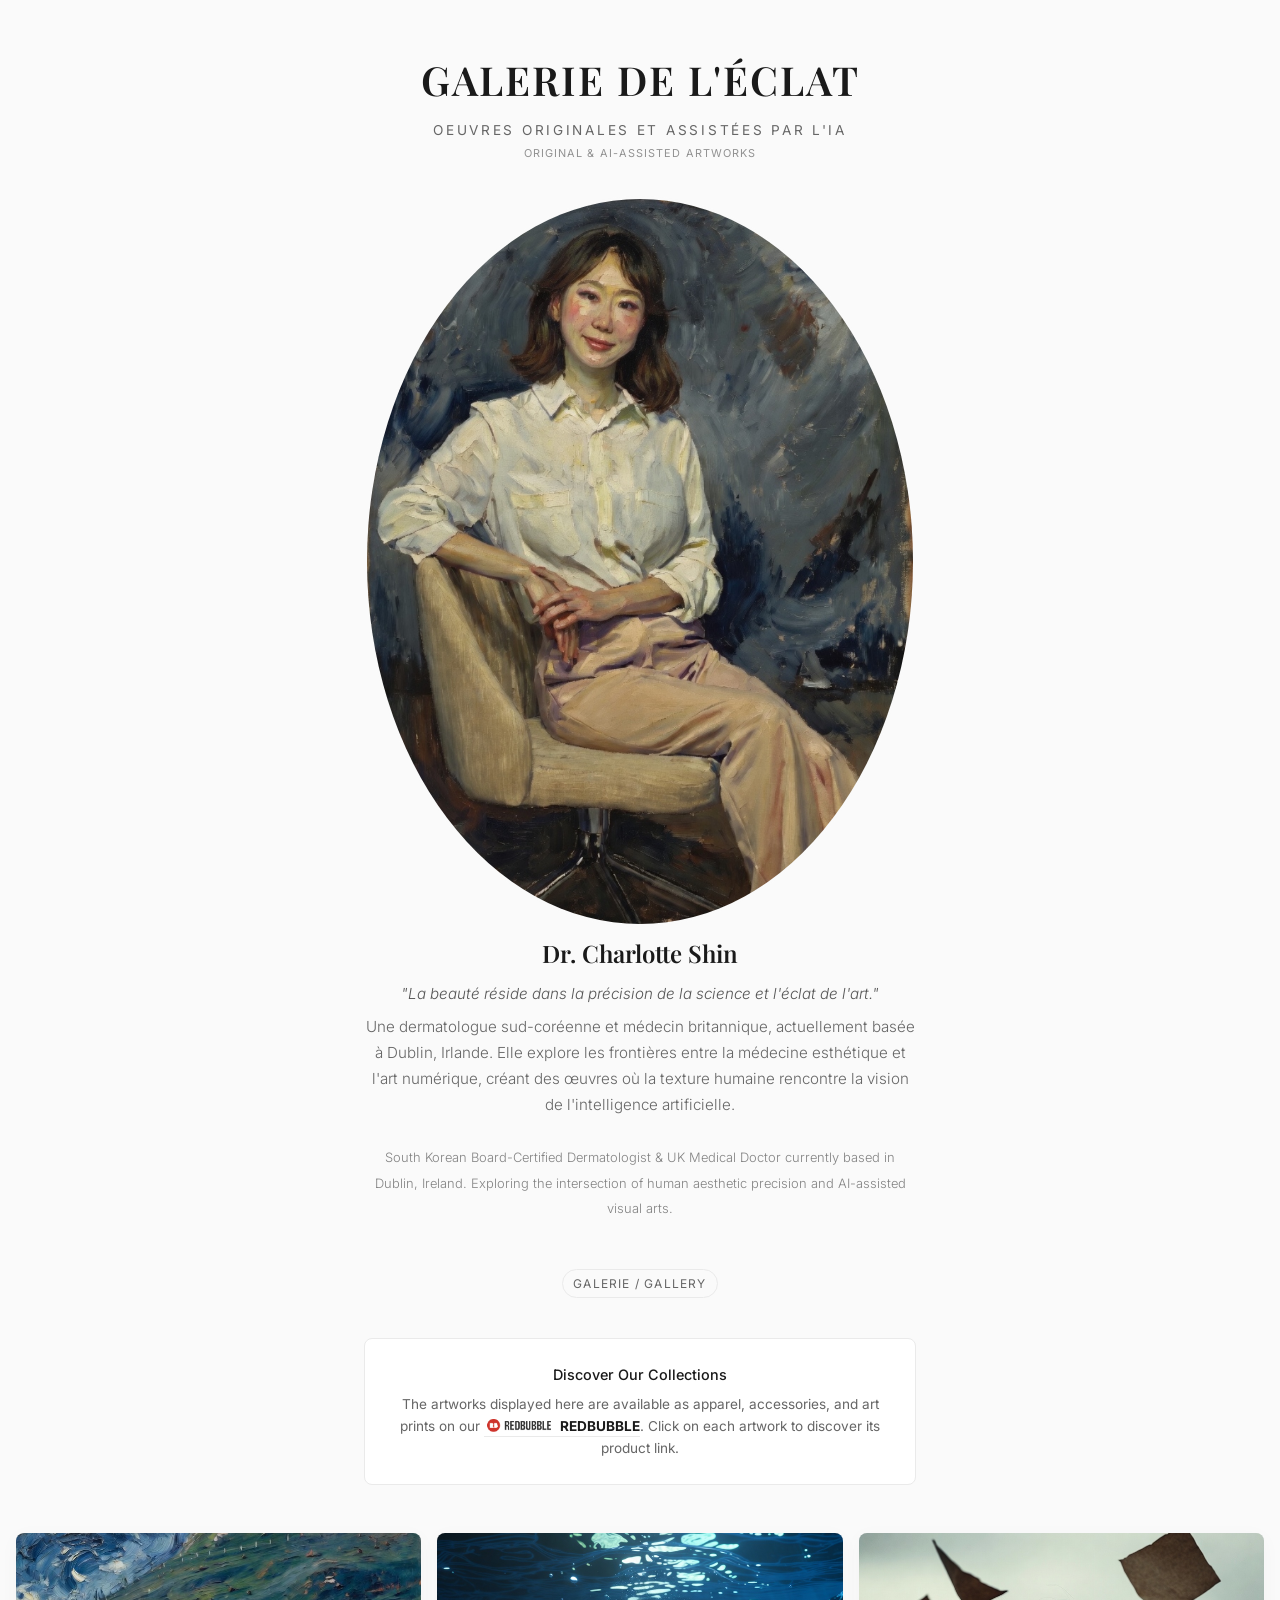
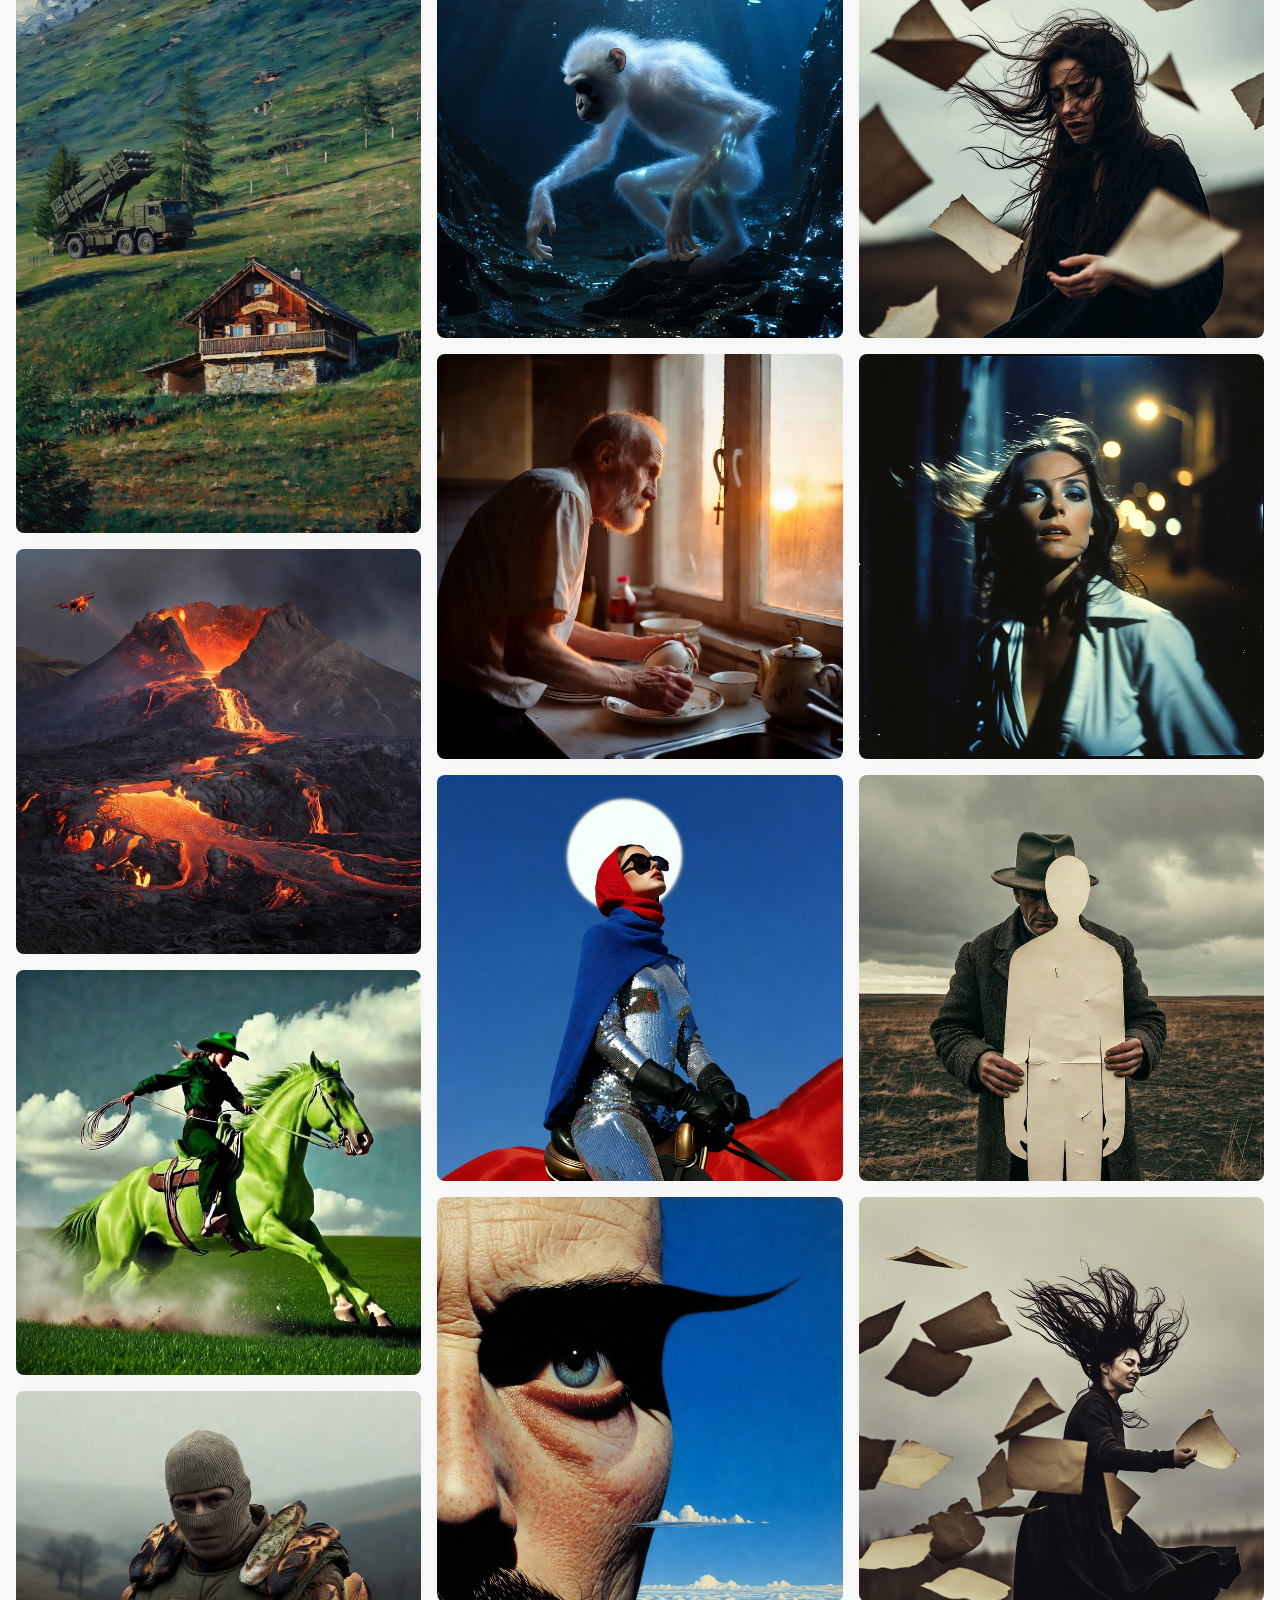
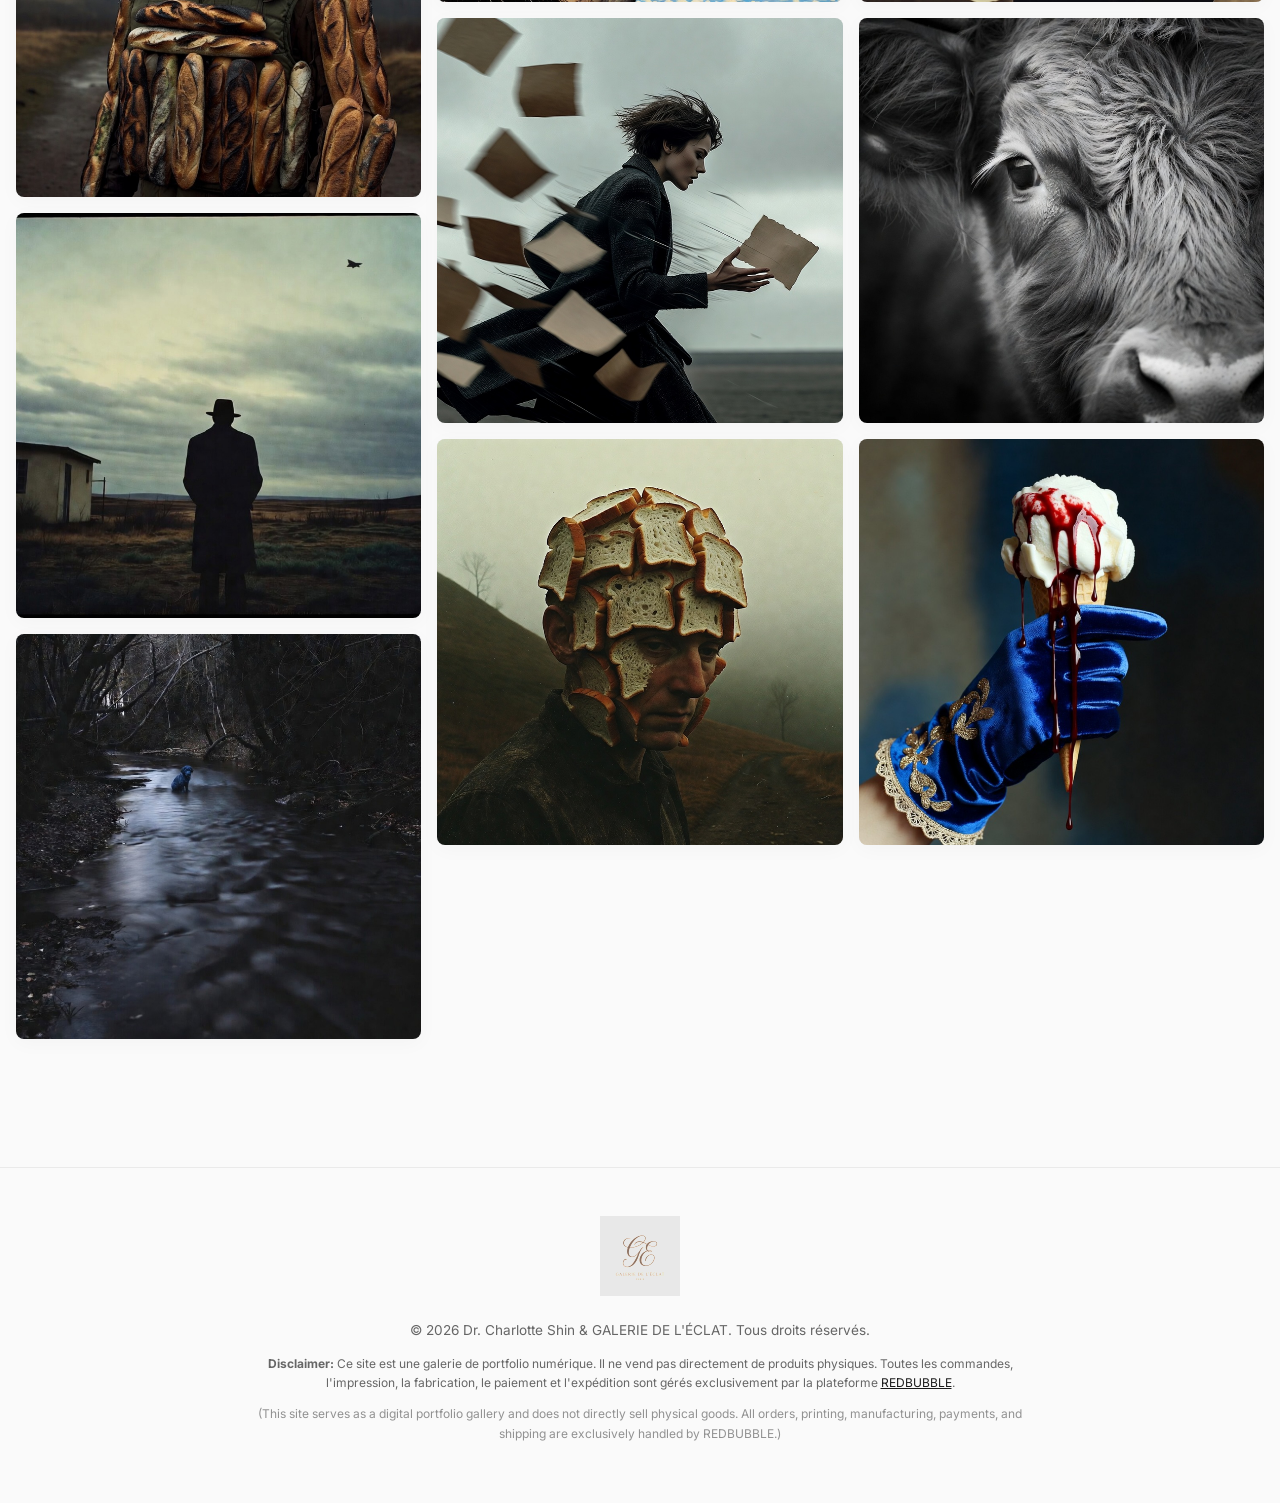
==== commit 93fafbc9: "Remove 'shop' text leaving only REDBUBBLE and logo" ====
--- a/index.html
+++ b/index.html
@@ -37,7 +37,7 @@
                 Discover Our Collections
             </p>
             <p style="font-family: var(--font-sans); font-size: 0.85rem; color: var(--text-secondary); line-height: 1.6;">
-                The artworks displayed here are available as apparel, accessories, and art prints on our <strong><a href="https://DrEyeArtist.redbubble.com" target="_blank" rel="noopener noreferrer" style="color: var(--text-primary); text-decoration: none; border-bottom: 1px solid var(--border-color); padding-bottom: 2px;"><img src="logo_redbubble.png" alt="REDBUBBLE" style="height: 1.25em; vertical-align: text-bottom; margin-right: 4px; border-radius: 4px;">REDBUBBLE shop</a></strong>. Click on each artwork to discover its product link.
+                The artworks displayed here are available as apparel, accessories, and art prints on our <strong><a href="https://DrEyeArtist.redbubble.com" target="_blank" rel="noopener noreferrer" style="color: var(--text-primary); text-decoration: none; border-bottom: 1px solid var(--border-color); padding-bottom: 2px;"><img src="logo_redbubble.png" alt="REDBUBBLE" style="height: 1.25em; vertical-align: text-bottom; margin-right: 4px; border-radius: 4px;">REDBUBBLE</a></strong>. Click on each artwork to discover its product link.
             </p>
         </div>
     </section>
@@ -49,7 +49,7 @@
 
     <!-- Lightbox Modal for Gallery Artworks -->
     <div id="lightbox-modal" class="modal">
-        <span class="modal-close">&times;</span>
+        <span class="modal-close" id="modal-close">&times;</span>
         <div class="modal-content">
             <div class="modal-image-container">
                 <img id="modal-img">
@@ -58,7 +58,10 @@
                 <h3 id="modal-title"></h3>
                 <p id="modal-category" style="font-style: italic; color: #888; font-size: 0.9em; margin-bottom: 0.5rem;"></p>
                 <p id="modal-desc"></p>
-                <a id="modal-link" href="#" target="_blank" class="rb-btn" style="display: inline-flex; align-items: center; justify-content: center; gap: 8px; margin-top: auto; align-self: flex-start;"><img src="logo_redbubble.png" alt="REDBUBBLE Icon" style="height: 18px; border-radius: 4px;">GET IT ON REDBUBBLE</a>
+                <div style="display: flex; gap: 10px; margin-top: auto; align-self: flex-start; align-items: center; justify-content: flex-start; flex-wrap: wrap;">
+                    <button class="rb-btn" onclick="document.getElementById('modal-close').click();" style="background: transparent; color: var(--text-primary); border: 1px solid var(--border-color); display: inline-flex; align-items: center; justify-content: center; padding: 10px 20px; font-weight: 600; cursor: pointer;">&#8592; BACK TO GALLERY</button>
+                    <a id="modal-link" href="#" target="_blank" class="rb-btn" style="display: inline-flex; align-items: center; justify-content: center; gap: 8px;"><img src="logo_redbubble.png" alt="REDBUBBLE Icon" style="height: 18px; border-radius: 4px;">GET IT ON REDBUBBLE</a>
+                </div>
             </div>
         </div>
     </div>
@@ -101,3 +104,4 @@
     <script src="script.js"></script>
 </body>
 </html>
+
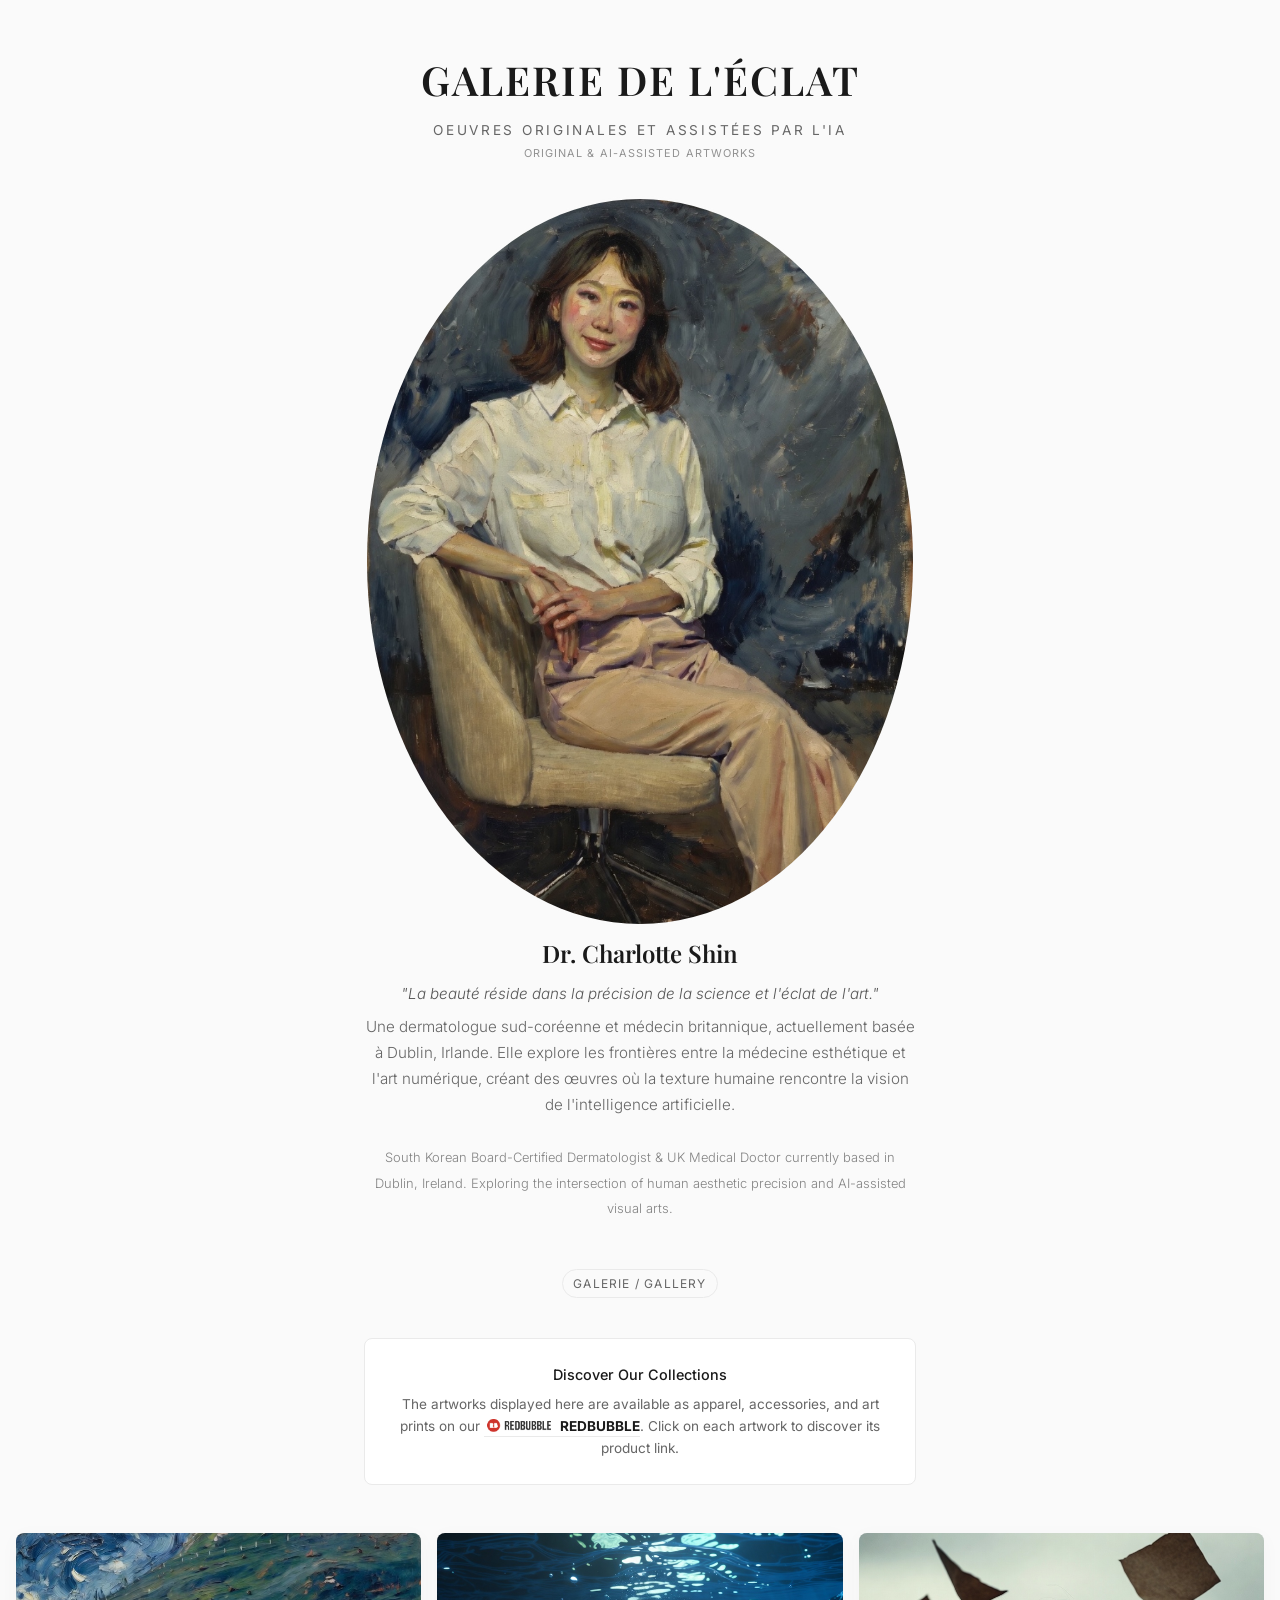
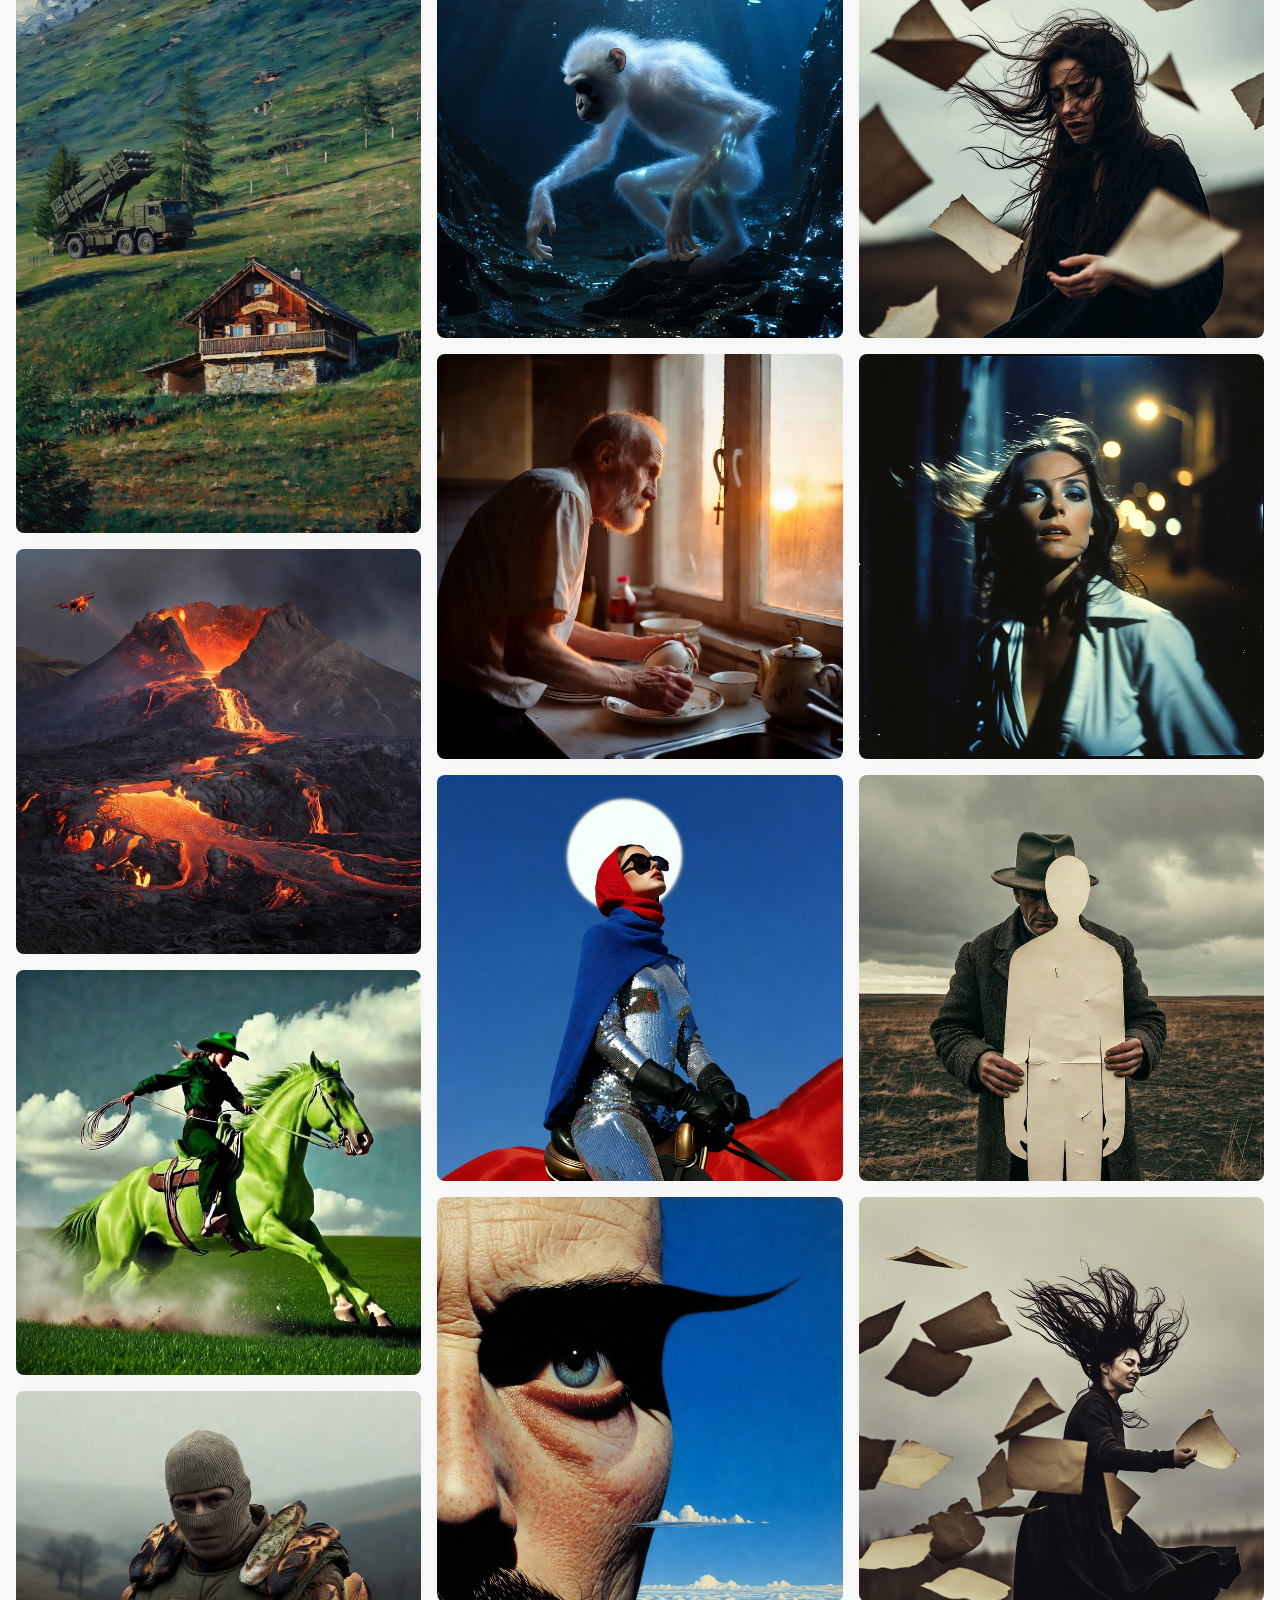
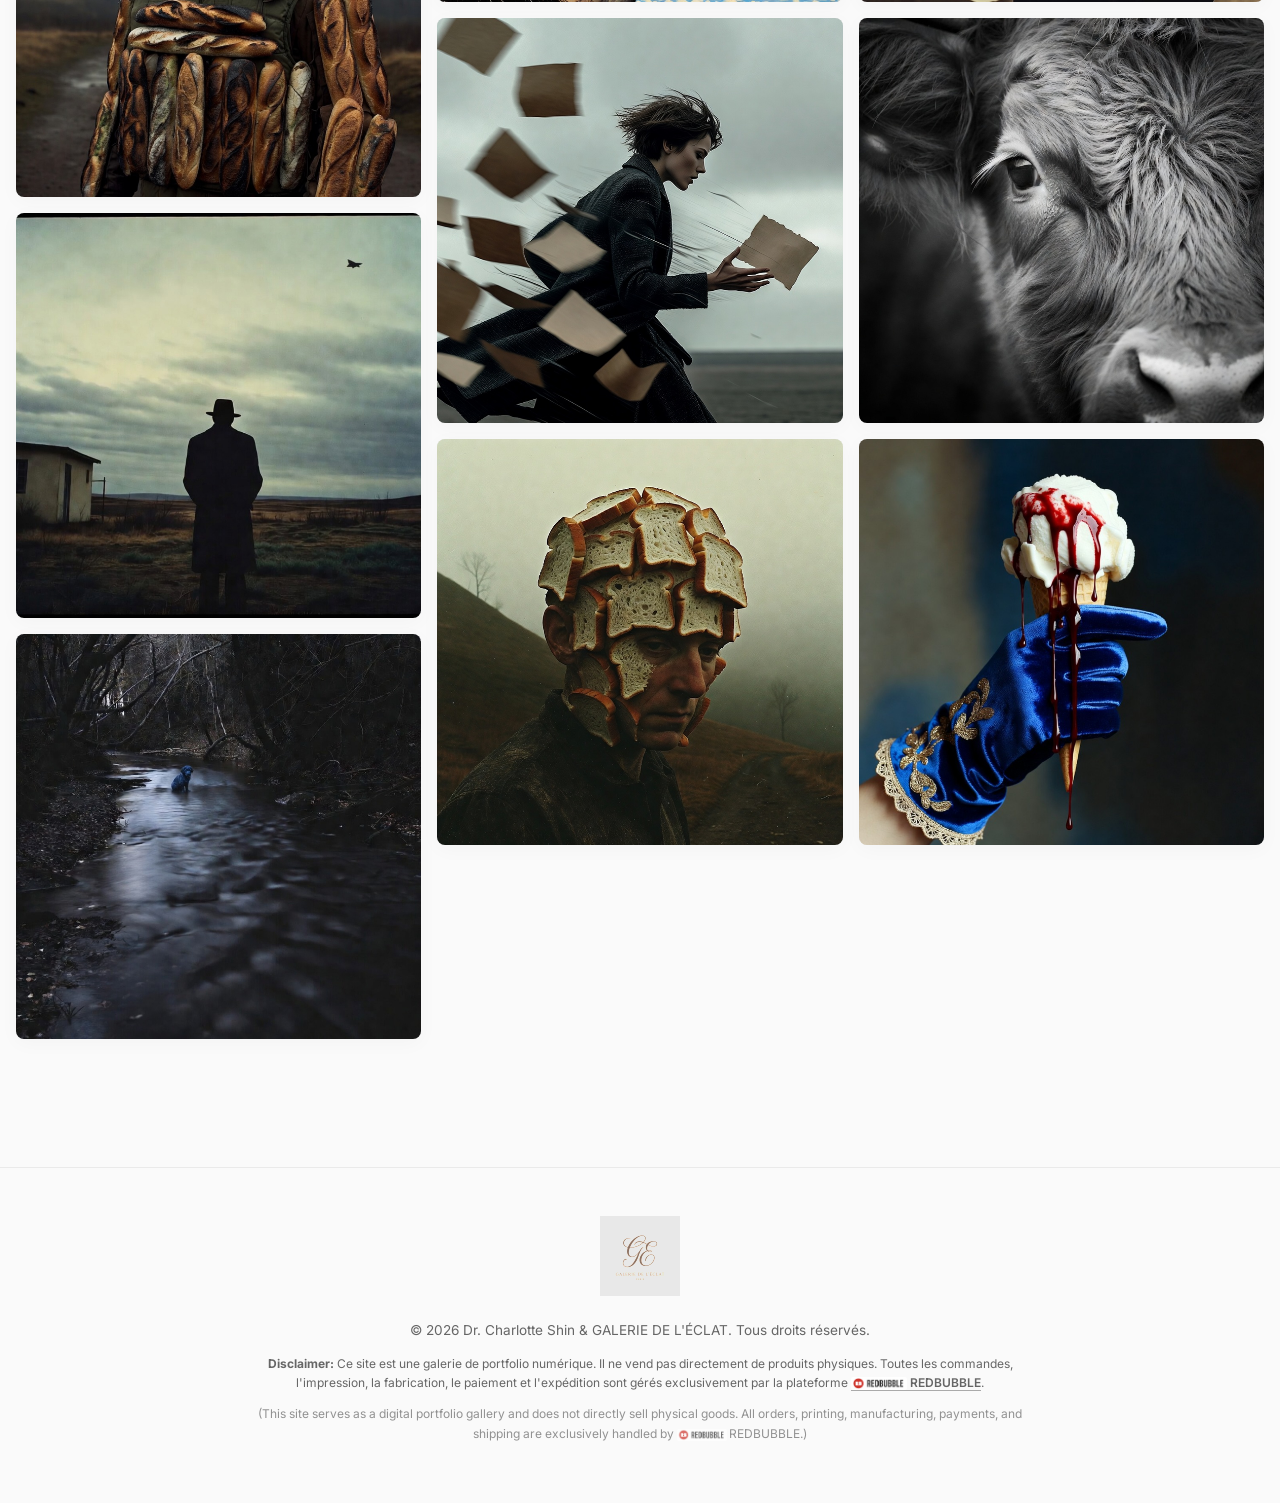
==== commit 2e1ebb05: "Fix redundant REDBUBBLE text and add logo to footer" ====
--- a/index.html
+++ b/index.html
@@ -37,7 +37,7 @@
                 Discover Our Collections
             </p>
             <p style="font-family: var(--font-sans); font-size: 0.85rem; color: var(--text-secondary); line-height: 1.6;">
-                The artworks displayed here are available as apparel, accessories, and art prints on our <strong><a href="https://DrEyeArtist.redbubble.com" target="_blank" rel="noopener noreferrer" style="color: var(--text-primary); text-decoration: none; border-bottom: 1px solid var(--border-color); padding-bottom: 2px;"><img src="logo_redbubble.png" alt="REDBUBBLE" style="height: 1.25em; vertical-align: text-bottom; margin-right: 4px; border-radius: 4px;">REDBUBBLE</a></strong>. Click on each artwork to discover its product link.
+                The artworks displayed here are available as apparel, accessories, and art prints on our <strong><a href="https://DrEyeArtist.redbubble.com" target="_blank" rel="noopener noreferrer" style="color: var(--text-primary); text-decoration: none; border-bottom: 1px solid var(--border-color); padding-bottom: 2px;"><img src="logo_redbubble.png" alt="REDBUBBLE Icon" style="height: 1.25em; vertical-align: text-bottom; margin-right: 4px; border-radius: 4px;">REDBUBBLE</a></strong>. Click on each artwork to discover its product link.
             </p>
         </div>
     </section>
@@ -92,10 +92,10 @@
             <img src="logo.png" alt="Galerie de L'Éclat Logo" class="footer-logo" onerror="this.style.display='none'">
             <p>&copy; 2026 Dr. Charlotte Shin &amp; GALERIE DE L'ÉCLAT. Tous droits réservés.</p>
             <p class="disclaimer">
-                <strong>Disclaimer:</strong> Ce site est une galerie de portfolio numérique. Il ne vend pas directement de produits physiques. Toutes les commandes, l'impression, la fabrication, le paiement et l'expédition sont gérés exclusivement par la plateforme <a href="https://www.redbubble.com" target="_blank" rel="noopener noreferrer">REDBUBBLE</a>.
+                <strong>Disclaimer:</strong> Ce site est une galerie de portfolio numérique. Il ne vend pas directement de produits physiques. Toutes les commandes, l'impression, la fabrication, le paiement et l'expédition sont gérés exclusivement par la plateforme <a href="https://www.redbubble.com" target="_blank" rel="noopener noreferrer" style="color: inherit; text-decoration: none; font-weight: 600; border-bottom: 1px solid #aaa;"><img src="logo_redbubble.png" alt="REDBUBBLE Icon" style="height: 1.1em; vertical-align: text-bottom; margin-right: 3px; border-radius: 2px;">REDBUBBLE</a>.
             </p>
             <p class="disclaimer" style="opacity: 0.7;">
-                (This site serves as a digital portfolio gallery and does not directly sell physical goods. All orders, printing, manufacturing, payments, and shipping are exclusively handled by REDBUBBLE.)
+                (This site serves as a digital portfolio gallery and does not directly sell physical goods. All orders, printing, manufacturing, payments, and shipping are exclusively handled by <img src="logo_redbubble.png" alt="REDBUBBLE Icon" style="height: 1em; vertical-align: text-bottom; margin-right: 2px; border-radius: 2px;">REDBUBBLE.)
             </p>
         </div>
     </footer>
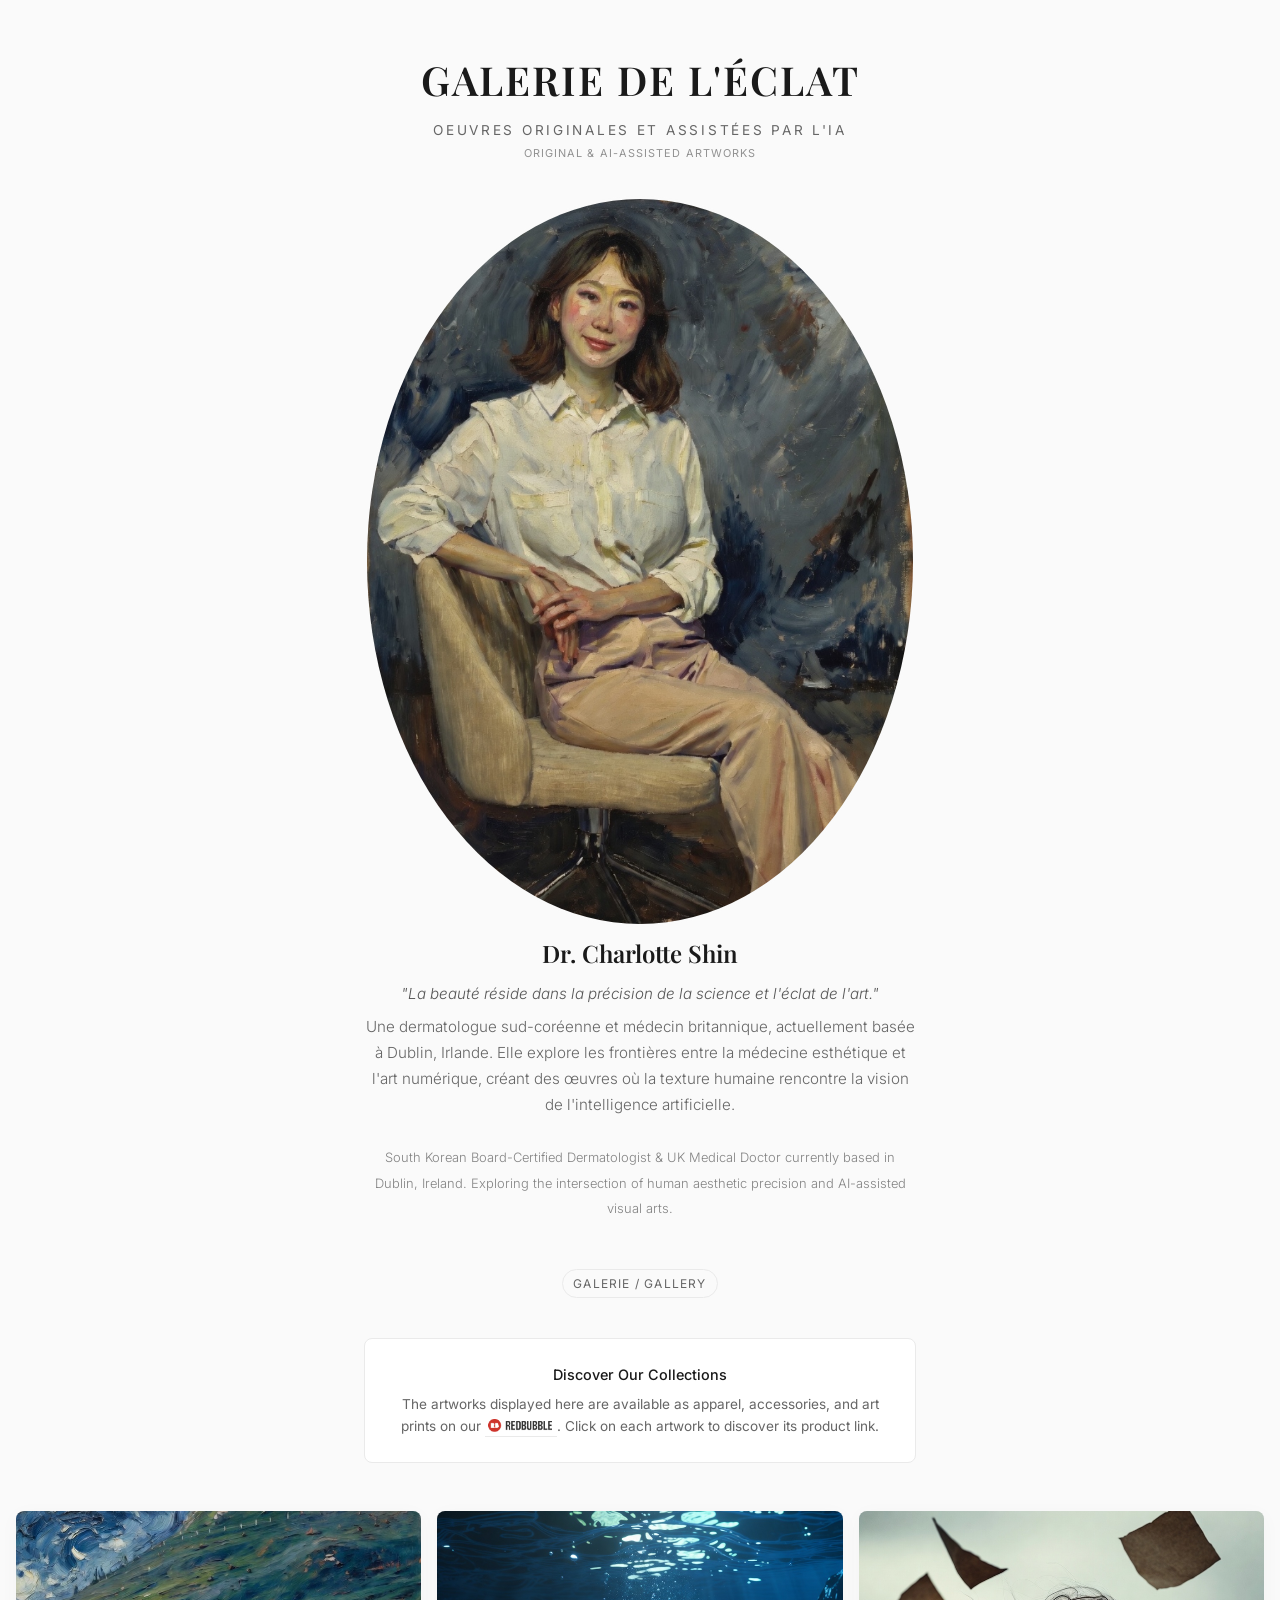
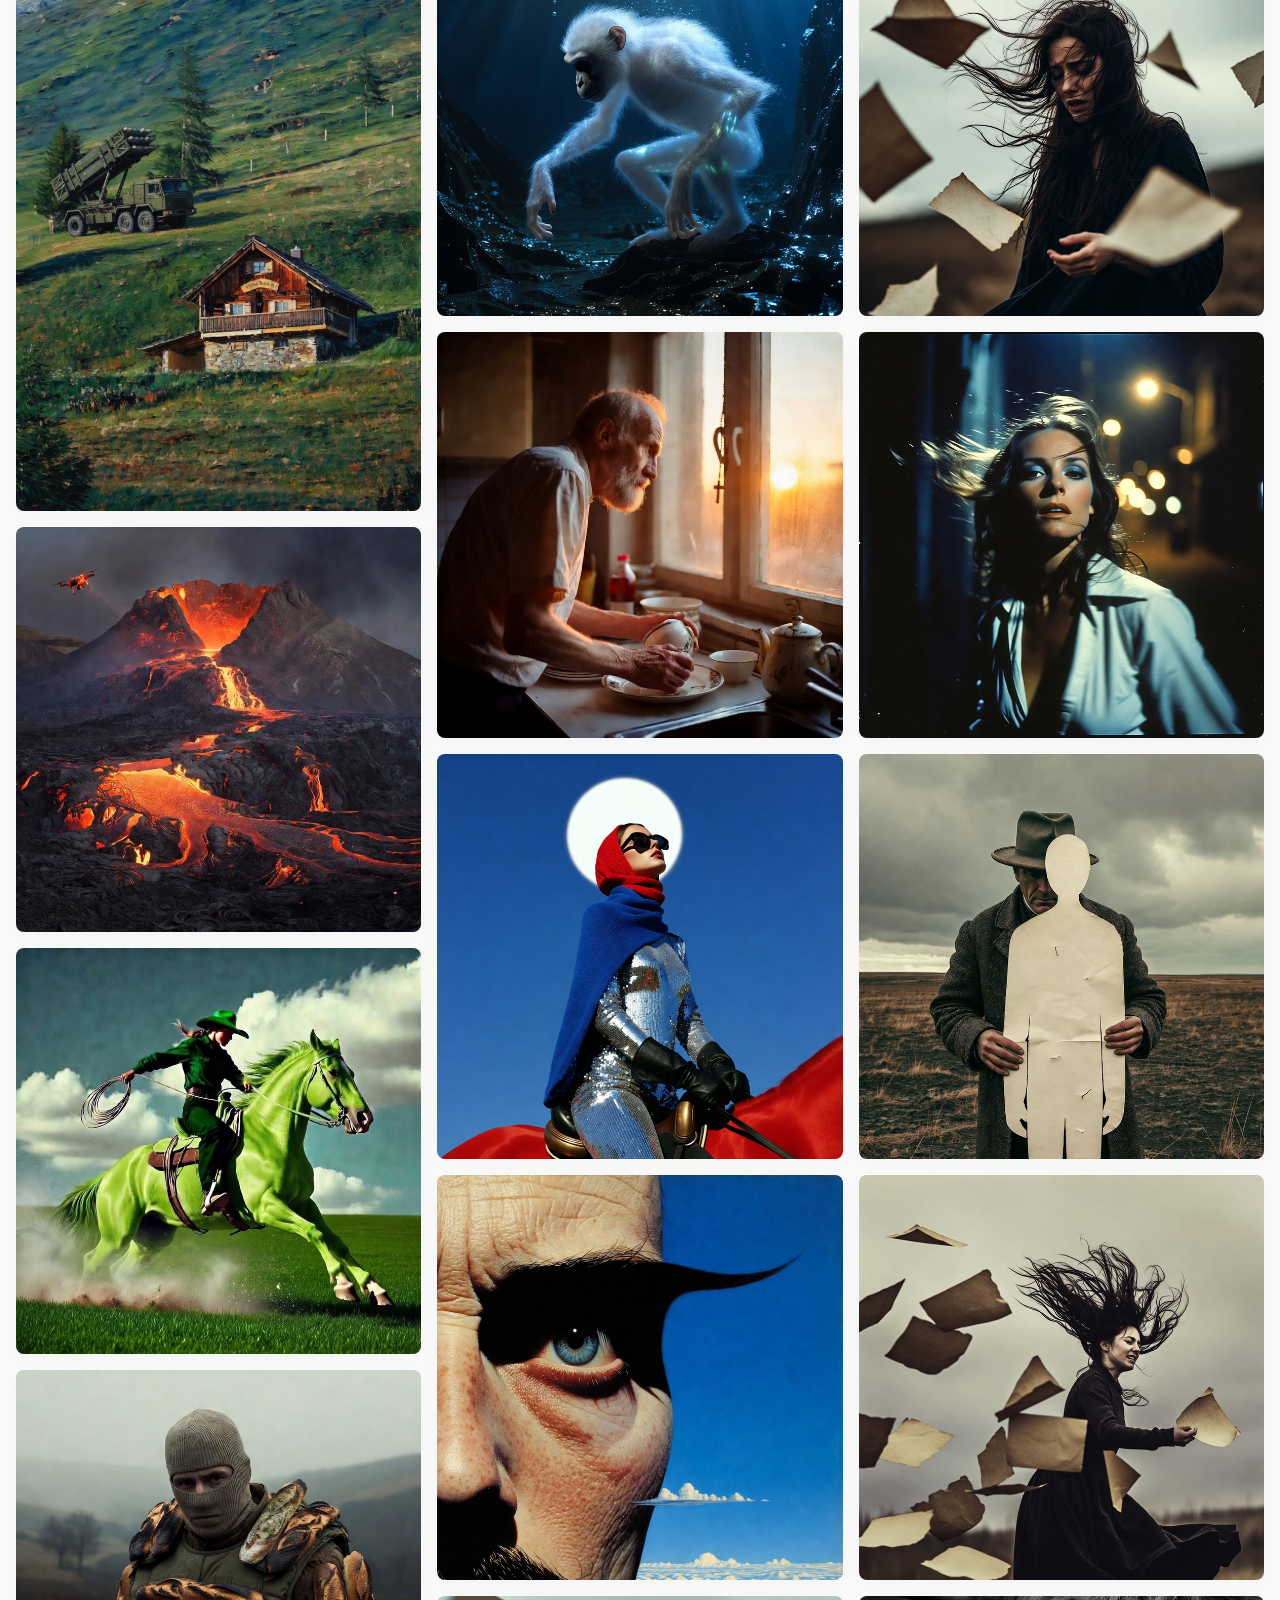
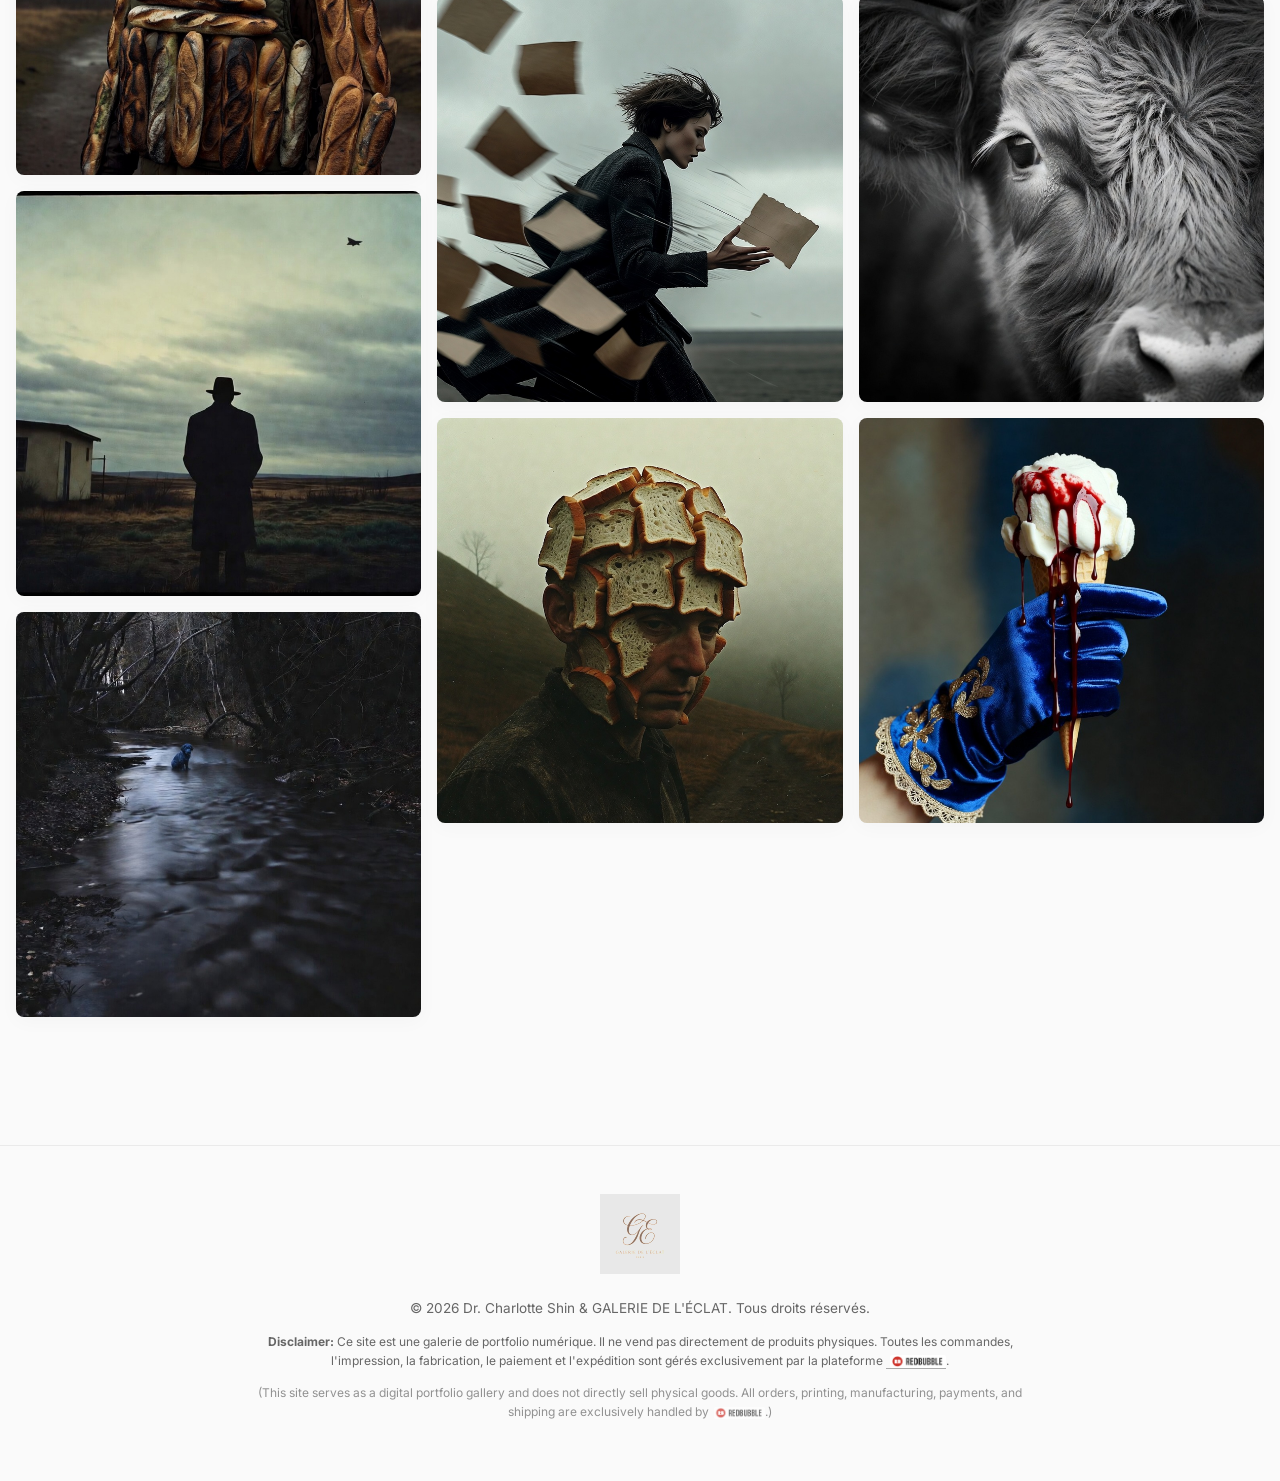
==== commit 8749d1fe: "Remove duplicate REDBUBBLE text leaving only the complete logo" ====
--- a/index.html
+++ b/index.html
@@ -37,7 +37,7 @@
                 Discover Our Collections
             </p>
             <p style="font-family: var(--font-sans); font-size: 0.85rem; color: var(--text-secondary); line-height: 1.6;">
-                The artworks displayed here are available as apparel, accessories, and art prints on our <strong><a href="https://DrEyeArtist.redbubble.com" target="_blank" rel="noopener noreferrer" style="color: var(--text-primary); text-decoration: none; border-bottom: 1px solid var(--border-color); padding-bottom: 2px;"><img src="logo_redbubble.png" alt="REDBUBBLE Icon" style="height: 1.25em; vertical-align: text-bottom; margin-right: 4px; border-radius: 4px;">REDBUBBLE</a></strong>. Click on each artwork to discover its product link.
+                The artworks displayed here are available as apparel, accessories, and art prints on our <strong><a href="https://DrEyeArtist.redbubble.com" target="_blank" rel="noopener noreferrer" style="color: var(--text-primary); text-decoration: none; border-bottom: 1px solid var(--border-color); padding-bottom: 2px;"><img src="logo_redbubble.png" alt="REDBUBBLE" style="height: 1.25em; vertical-align: text-bottom; border-radius: 4px;"></a></strong>. Click on each artwork to discover its product link.
             </p>
         </div>
     </section>
@@ -60,7 +60,7 @@
                 <p id="modal-desc"></p>
                 <div style="display: flex; gap: 10px; margin-top: auto; align-self: flex-start; align-items: center; justify-content: flex-start; flex-wrap: wrap;">
                     <button class="rb-btn" onclick="document.getElementById('modal-close').click();" style="background: transparent; color: var(--text-primary); border: 1px solid var(--border-color); display: inline-flex; align-items: center; justify-content: center; padding: 10px 20px; font-weight: 600; cursor: pointer;">&#8592; BACK TO GALLERY</button>
-                    <a id="modal-link" href="#" target="_blank" class="rb-btn" style="display: inline-flex; align-items: center; justify-content: center; gap: 8px;"><img src="logo_redbubble.png" alt="REDBUBBLE Icon" style="height: 18px; border-radius: 4px;">GET IT ON REDBUBBLE</a>
+                    <a id="modal-link" href="#" target="_blank" class="rb-btn" style="display: inline-flex; align-items: center; justify-content: center; gap: 8px;">GET IT ON <img src="logo_redbubble.png" alt="REDBUBBLE" style="height: 16px; border-radius: 4px;"></a>
                 </div>
             </div>
         </div>
@@ -92,10 +92,10 @@
             <img src="logo.png" alt="Galerie de L'Éclat Logo" class="footer-logo" onerror="this.style.display='none'">
             <p>&copy; 2026 Dr. Charlotte Shin &amp; GALERIE DE L'ÉCLAT. Tous droits réservés.</p>
             <p class="disclaimer">
-                <strong>Disclaimer:</strong> Ce site est une galerie de portfolio numérique. Il ne vend pas directement de produits physiques. Toutes les commandes, l'impression, la fabrication, le paiement et l'expédition sont gérés exclusivement par la plateforme <a href="https://www.redbubble.com" target="_blank" rel="noopener noreferrer" style="color: inherit; text-decoration: none; font-weight: 600; border-bottom: 1px solid #aaa;"><img src="logo_redbubble.png" alt="REDBUBBLE Icon" style="height: 1.1em; vertical-align: text-bottom; margin-right: 3px; border-radius: 2px;">REDBUBBLE</a>.
+                <strong>Disclaimer:</strong> Ce site est une galerie de portfolio numérique. Il ne vend pas directement de produits physiques. Toutes les commandes, l'impression, la fabrication, le paiement et l'expédition sont gérés exclusivement par la plateforme <a href="https://www.redbubble.com" target="_blank" rel="noopener noreferrer" style="color: inherit; text-decoration: none; font-weight: 600; border-bottom: 1px solid #aaa;"><img src="logo_redbubble.png" alt="REDBUBBLE" style="height: 1.1em; vertical-align: text-bottom; margin-left: 4px; border-radius: 2px;"></a>.
             </p>
             <p class="disclaimer" style="opacity: 0.7;">
-                (This site serves as a digital portfolio gallery and does not directly sell physical goods. All orders, printing, manufacturing, payments, and shipping are exclusively handled by <img src="logo_redbubble.png" alt="REDBUBBLE Icon" style="height: 1em; vertical-align: text-bottom; margin-right: 2px; border-radius: 2px;">REDBUBBLE.)
+                (This site serves as a digital portfolio gallery and does not directly sell physical goods. All orders, printing, manufacturing, payments, and shipping are exclusively handled by <img src="logo_redbubble.png" alt="REDBUBBLE" style="height: 1em; vertical-align: text-bottom; margin-left: 2px; border-radius: 2px;">.)
             </p>
         </div>
     </footer>
